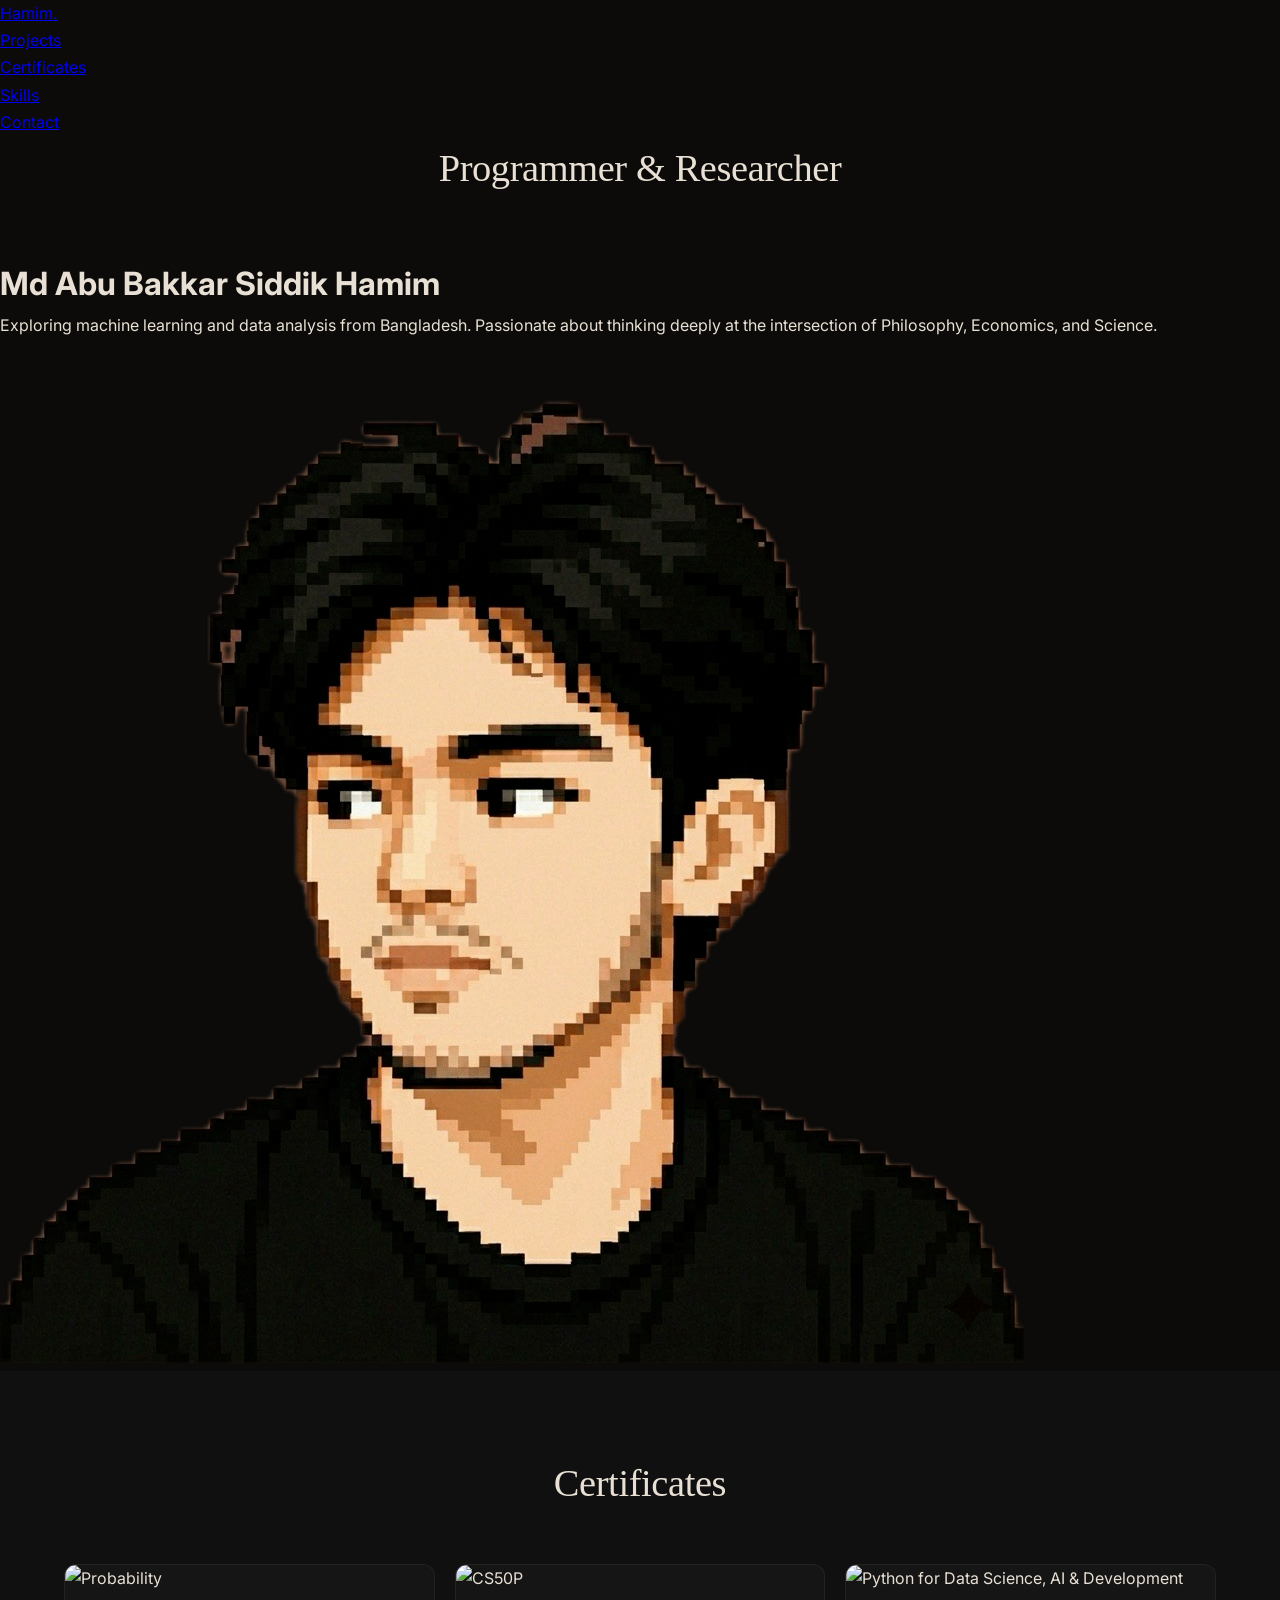
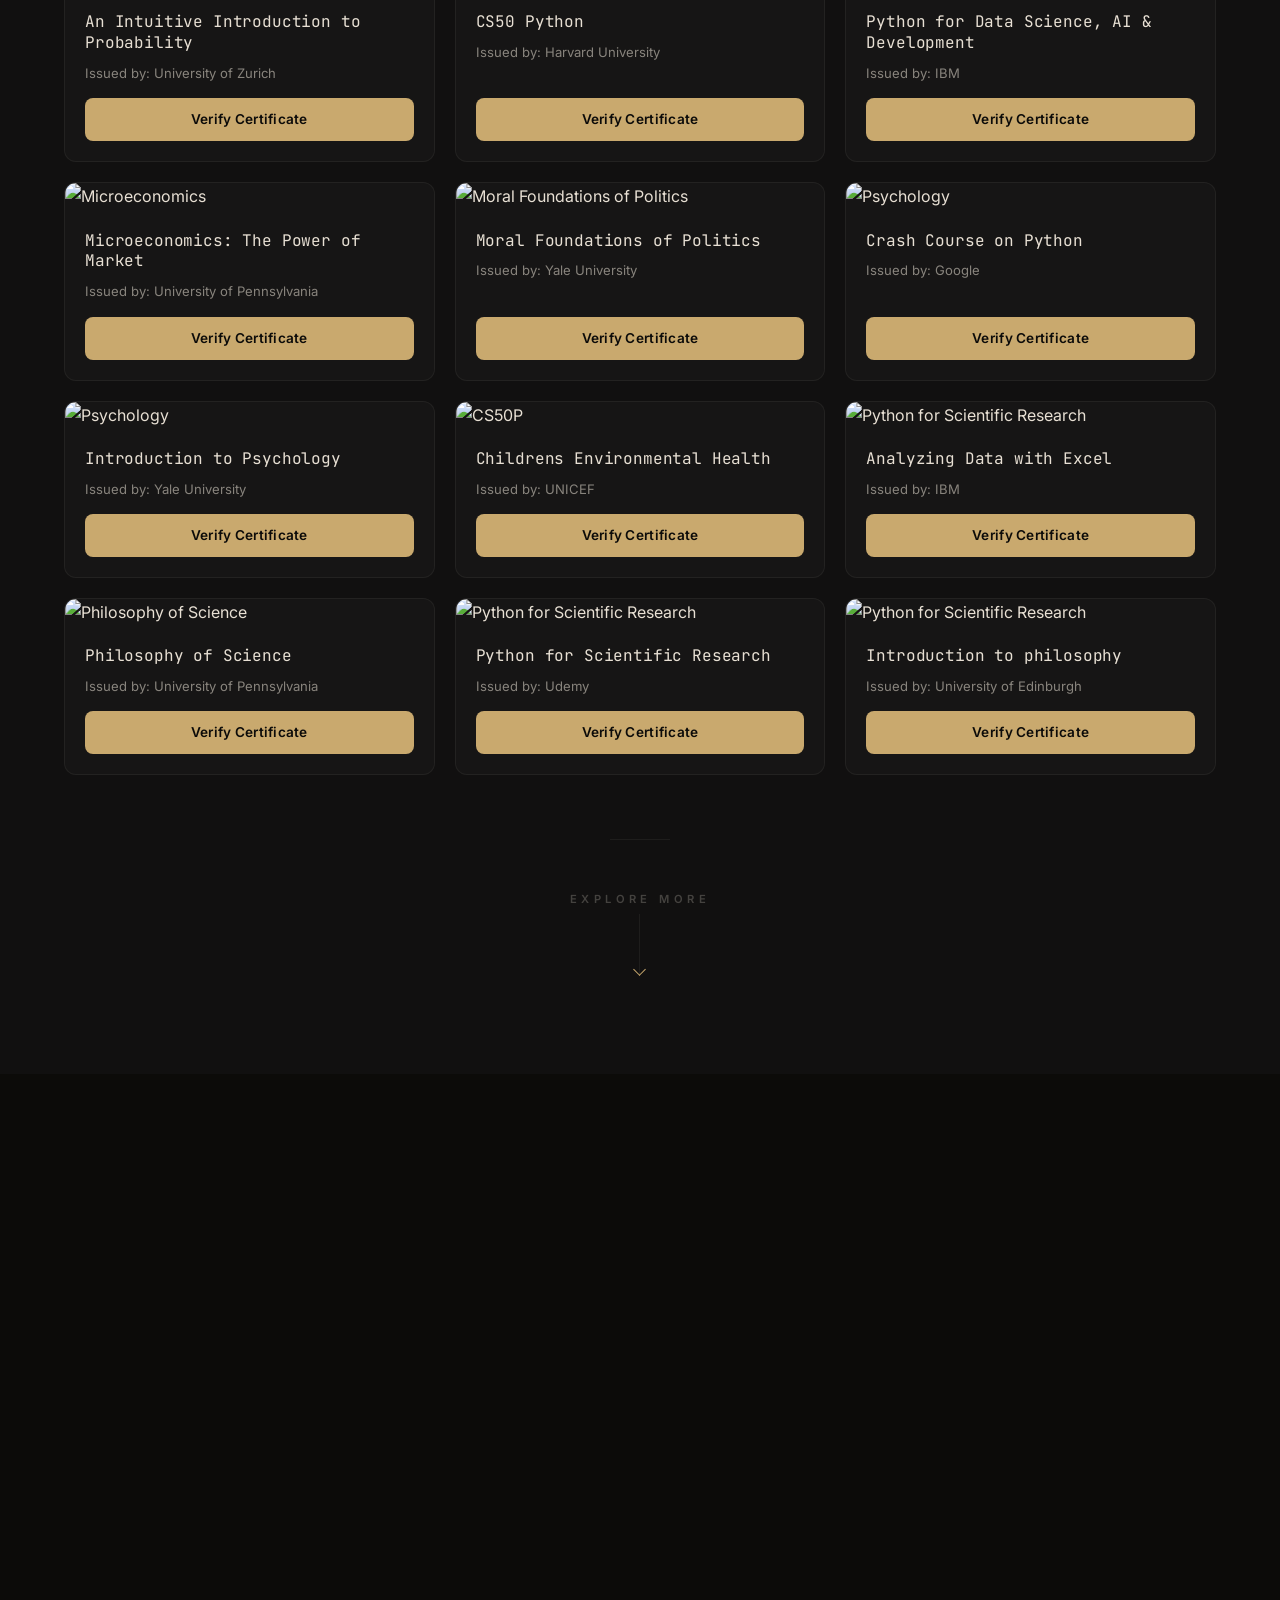
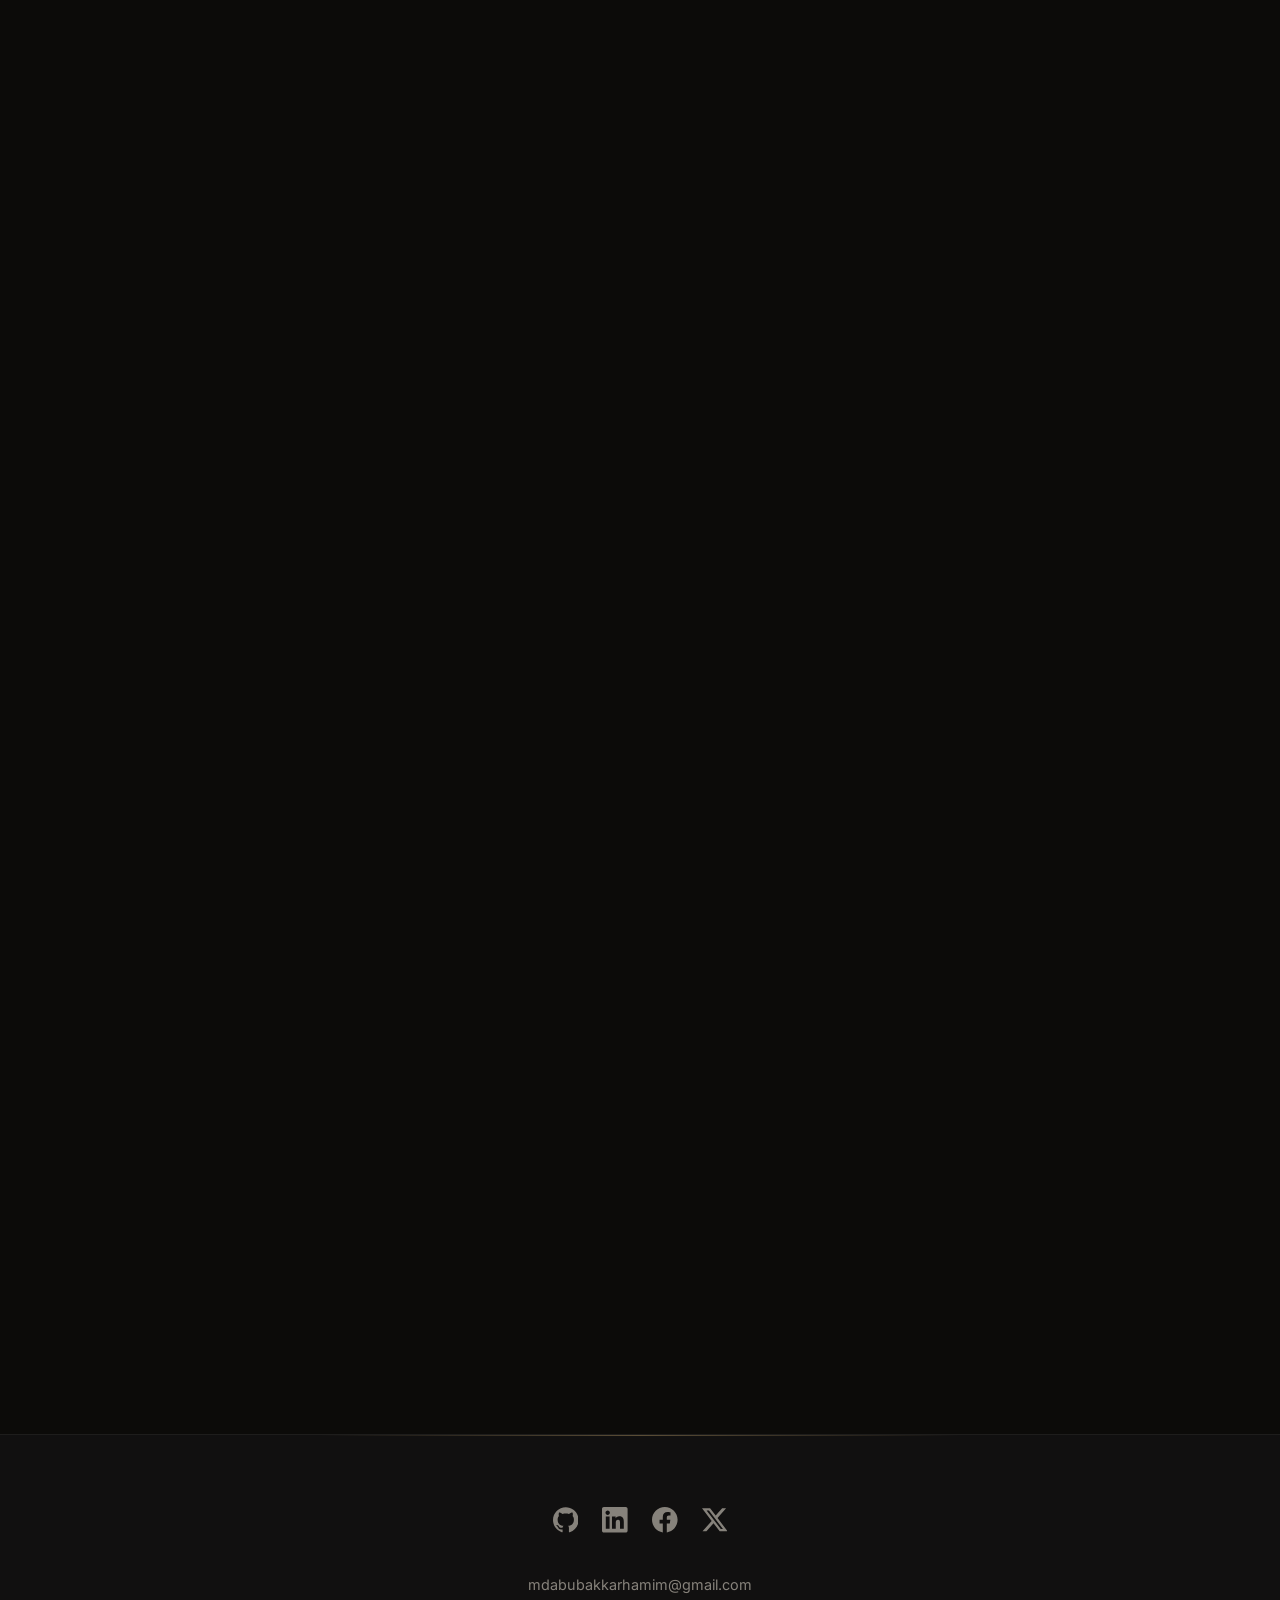
==== index.html @ 82a3bbb6 "better projects" ====
<!DOCTYPE html>
<html lang="en">

<head>
    <!-- Google tag (gtag.js) -->
    <script async src="https://www.googletagmanager.com/gtag/js?id=G-5R76BB9BE7"></script>
    <script>
        window.dataLayer = window.dataLayer || [];
        function gtag() { dataLayer.push(arguments); }
        gtag('js', new Date());

        gtag('config', 'G-5R76BB9BE7');
    </script>
    <meta charset="UTF-8">
    <meta name="viewport" content="width=device-width, initial-scale=1">
    <title>Md Abu Bakkar Siddik Hamim</title>
    <link rel="icon" type="image/png" href="photos/me.png">
    <meta name="google-site-verification" content="Dd0lZIAW80OtO7B05H3LfYlZrPvUo8jRTXTHa7tPZCk" />
    <link rel="stylesheet" href="css/navbar.css">
    <link rel="stylesheet" href="css/hero.css">
    <link rel="stylesheet" href="css/style.css">
    <link rel="preconnect" href="https://fonts.googleapis.com">
    <link rel="preconnect" href="https://fonts.gstatic.com" crossorigin>
    <link href="https://fonts.googleapis.com/css2?family=Plus+Jakarta+Sans:wght@400;500;600;700;800&family=Inter:wght@400;500;600&family=JetBrains+Mono:wght@400;500&display=swap" rel="stylesheet">
    <meta name="theme-color" content="#000000">
    <link rel="preload" href="background/me.webp" as="image" type="image/webp">
    <link rel="stylesheet" href="https://cdnjs.cloudflare.com/ajax/libs/font-awesome/6.5.2/css/all.min.css">
</head>

<body>
    <div class="container">
        <nav class="navbar">
            <a href="#" class="nav-logo">Hamim.</a>
            <ul class="nav-menu">
                <li class="nav-item">
                    <a href="#projects" class="nav-link">Projects</a>
                </li>
                <li class="nav-item">
                    <a href="#certificates" class="nav-link">Certificates</a>
                </li>
                <li class="nav-item">
                    <a href="#skills" class="nav-link">Skills</a>
                </li>
                <li class="nav-item">
                    <a href="#contact" class="nav-link">Contact</a>
                </li>
            </ul>
            <div class="hamburger">
                <span class="bar"></span>
                <span class="bar"></span>
                <span class="bar"></span>
            </div>
        </nav>

        <header>
            <div class="gradient-bg">
                <div class="spotlight-wrapper">
                    <div class="blob"></div>
                </div>
                <div class="blob"></div>
            </div>
            <div class="header-content">
                <h2>Programmer & Researcher</h2>
                <h1>Md Abu <span class="accent-word">Bakkar</span> Siddik Hamim</h1>
                <p>Exploring machine learning and data analysis from Bangladesh. Passionate about thinking deeply at the intersection of Philosophy, Economics, and Science.</p>
            </div>
            <div class="header-image">
                <img src="photos/me.png" alt="Md Abu Bakkar Siddik Hamim">
            </div>
        </header>

        <main>
            <!-- Certificates Section -->
            <section id="certificates" data-animate>
                <h2>Certificates</h2>
                <div class="certificates-container">
                    <!-- Certificate 1 -->
                    <div class="certificate-card">
                        <img src="certificate/intuitive_probability.webp" alt="Probability" class="certificate-image">
                        <div class="card-content">
                            <h3>An Intuitive Introduction to Probability</h3>
                            <p class="issuer">Issued by: University of Zurich</p>
                            <a href="https://www.coursera.org/account/accomplishments/verify/7C5QVXJOKC7R"
                                class="verify-button" target="_blank">Verify Certificate</a>
                        </div>
                    </div>

                    <div class="certificate-card">
                        <img src="certificate/CS50P.webp" alt="CS50P" class="certificate-image">
                        <div class="card-content">
                            <h3>CS50 Python</h3>
                            <p class="issuer">Issued by: Harvard University</p>
                            <a href="https://certificates.cs50.io/886caa72-e228-48c0-869f-324e17490a8e"
                                class="verify-button" target="_blank">Verify Certificate</a>
                        </div>
                    </div>

                    <div class="certificate-card">
                        <img src="certificate/python_data_science.webp" alt="Python for Data Science, AI & Development"
                            class="certificate-image">
                        <div class="card-content">
                            <h3>Python for Data Science, AI & Development</h3>
                            <p class="issuer">Issued by: IBM</p>
                            <a href="https://www.coursera.org/account/accomplishments/verify/0KV0YEX88RRB"
                                class="verify-button" target="_blank">Verify Certificate</a>
                        </div>
                    </div>
                    <!-- Certificate 2 -->
                    <div class="certificate-card">
                        <img src="certificate/microeconomics.webp" alt="Microeconomics" class="certificate-image">
                        <div class="card-content">
                            <h3>Microeconomics: The Power of Market</h3>
                            <p class="issuer">Issued by: University of Pennsylvania</p>
                            <a href="https://www.coursera.org/account/accomplishments/verify/ZJCJ3OG8GXNE"
                                class="verify-button" target="_blank">Verify Certificate</a>
                        </div>
                    </div>
                    <!-- Certificate 3 -->
                    <div class="certificate-card">
                        <img src="certificate/politics.webp" alt="Moral Foundations of Politics"
                            class="certificate-image">
                        <div class="card-content">
                            <h3>Moral Foundations of Politics</h3>
                            <p class="issuer">Issued by: Yale University</p>
                            <a href="https://www.coursera.org/account/accomplishments/verify/CK1BD9NDRTNG"
                                class="verify-button" target="_blank">Verify Certificate</a>
                        </div>
                    </div>

                    <div class="certificate-card">
                        <img src="certificate/crash_python.webp" alt="Psychology" class="certificate-image">
                        <div class="card-content">
                            <h3>Crash Course on Python</h3>
                            <p class="issuer">Issued by: Google</p>
                            <a href="https://www.coursera.org/account/accomplishments/verify/2EMXQKQRX46J"
                                class="verify-button" target="_blank">Verify Certificate</a>
                        </div>
                    </div>

                    <div class="certificate-card">
                        <img src="certificate/intro_psychology.webp" alt="Psychology" class="certificate-image">
                        <div class="card-content">
                            <h3>Introduction to Psychology</h3>
                            <p class="issuer">Issued by: Yale University</p>
                            <a href="https://www.coursera.org/account/accomplishments/verify/TMHYYGFCG8CA"
                                class="verify-button" target="_blank">Verify Certificate</a>
                        </div>
                    </div>


                    <div class="certificate-card">
                        <img src="certificate/Children_health.webp" alt="CS50P" class="certificate-image">
                        <div class="card-content">
                            <h3>Childrens Environmental Health</h3>
                            <p class="issuer">Issued by: UNICEF</p>
                            <a href="https://drive.google.com/file/d/1UaZiwYxjogYW35gTiP5AGOSEtJw_bNcv/view?usp=sharing"
                                class="verify-button" target="_blank">Verify Certificate</a>
                        </div>
                    </div>
                    <div class="certificate-card">
                        <img src="certificate/Excel.webp" alt="Python for Scientific Research"
                            class="certificate-image">
                        <div class="card-content">
                            <h3>Analyzing Data with Excel</h3>
                            <p class="issuer">Issued by: IBM</p>
                            <a href="https://courses.edx.org/certificates/121517d076f347f6a15fec7b8c3ed62b?_gl=1*1kdgsg0*_gcl_au*MTcxOTc1NTY4NS4xNzUzMzY0NDUy*_ga*MTU5NTA2ODMzMi4xNzUzMzY0NDUy*_ga_D3KS4KMDT0*czE3NTc0NzQ0ODQkbzEzJGcxJHQxNzU3NDc0NTAwJGo0NCRsMCRoMA.."
                                class="verify-button" target="_blank">Verify Certificate</a>
                        </div>
                    </div>

                    <div class="certificate-card">
                        <img src="certificate/philosophy_of_science.webp" alt="Philosophy of Science"
                            class="certificate-image">
                        <div class="card-content">
                            <h3>Philosophy of Science</h3>
                            <p class="issuer">Issued by: University of Pennsylvania</p>
                            <a href="https://www.coursera.org/account/accomplishments/certificate/TJZ118D2F4C1"
                                class="verify-button" target="_blank">Verify Certificate</a>
                        </div>
                    </div>
                    <!-- Add more certificate cards as needed -->
                    <div class="certificate-card">
                        <img src="certificate/scientific.webp" alt="Python for Scientific Research"
                            class="certificate-image">
                        <div class="card-content">
                            <h3>Python for Scientific Research</h3>
                            <p class="issuer">Issued by: Udemy</p>
                            <a href="https://www.udemy.com/certificate/UC-7d368f3c-6361-4b81-b3c0-9af95f9a4912/"
                                class="verify-button" target="_blank">Verify Certificate</a>
                        </div>
                    </div>

                    <div class="certificate-card">
                        <img src="certificate/intro_philosophy.webp" alt="Python for Scientific Research"
                            class="certificate-image">
                        <div class="card-content">
                            <h3>Introduction to philosophy</h3>
                            <p class="issuer">Issued by: University of Edinburgh</p>
                            <a href="https://www.coursera.org/account/accomplishments/verify/99FE05SHUVCV"
                                class="verify-button" target="_blank">Verify Certificate</a>
                        </div>
                    </div>
                </div>
                <div class="certificates-progress">
                    <div class="certificates-progress-bar" id="certificates-progress-bar"></div>
                </div>
                <button id="show-more-certs-btn" class="show-more-button">
                    <span class="button-text">Explore More</span>
                    <span class="button-icon"></span>
                </button>
            </section>

            <!-- Projects Section -->
            <section id="projects" data-animate>
                <h2>Featured Research</h2>
                <div class="projects-container">
                    <!-- Project 1 -->
                    <article class="project-card">
                        <div class="project-image-wrapper">
                            <img src="projects/household_income.jpg"
                                alt="Analysis of household income distribution graph" class="project-image">
                            <div class="project-overlay">
                                <a href="projects/income-inequality.html" class="view-project-btn">View Analysis</a>
                            </div>
                        </div>
                        <div class="card-content">
                            <div class="project-tags">
                                <span class="tag">Data Analysis</span>
                                <span class="tag">Python</span>
                            </div>
                            <a href="projects/income-inequality.html" class="project-title-link">
                                <h3>Income Inequality in Bangladesh</h3>
                            </a>
                            <p class="project-description">
                                A comprehensive analysis of household income distribution (1983–2022),
                                quantifying the widening gap between demographics.
                            </p>
                            <div class="project-footer">
                                <a href="projects/income-inequality.html" class="details-link">Read Case Study <i
                                        class="fa-solid fa-arrow-right"></i></a>
                            </div>
                        </div>
                    </article>

                    <!-- Project 2 -->
                    <article class="project-card">
                        <div class="project-image-wrapper">
                            
                            <img src="projects/gini_coefficient.jpg" alt="Gini coefficient trend graph"
                                class="project-image">
                            <div class="project-overlay">
                                <a href="projects/gini-coefficient.html" class="view-project-btn">View Analysis</a>
                            </div>
                        </div>
                        <div class="card-content">
                            <div class="project-tags">
                                <span class="tag">Visualization</span>
                                <span class="tag">Pandas</span>
                            </div>
                            <a href="projects/gini-coefficient.html" class="project-title-link">
                                <h3>Gini Coefficient Trend</h3>
                            </a>
                            <p class="project-description">
                                Tracking economic inequality metrics over four decades using historical survey data.
                            </p>
                            <div class="project-footer">
                                <a href="projects/gini-coefficient.html" class="details-link">Read Case Study <i
                                        class="fa-solid fa-arrow-right"></i></a>
                            </div>
                        </div>
                    </article>
                </div>
            </section>

        </main>

        <div class="skills-section" id="skills" data-animate>
            <h2>Skills</h2>
            <p>Tools and languages I work with</p>
            <div class="skills-cards-grid">
                <!-- Card 1 -->
                <div class="skill-card" style="--accent-color: #4ade80">
                    <div class="card-top-accent"></div>
                    <i class="fa-solid fa-chart-bar"></i>
                    <h3>Data & Visualization</h3>
                    <div class="skills-list">
                        <div class="skill-row">
                            <span class="skill-name">Python</span>
                            <span class="skill-pill intermediate">Intermediate</span>
                        </div>
                        <div class="skill-row">
                            <span class="skill-name">Pandas & NumPy</span>
                            <span class="skill-pill intermediate">Intermediate</span>
                        </div>
                        <div class="skill-row">
                            <span class="skill-name">Matplotlib & Seaborn</span>
                            <span class="skill-pill intermediate">Intermediate</span>
                        </div>
                    </div>
                </div>
                <!-- Card 2 -->
                <div class="skill-card" style="--accent-color: #60a5fa">
                    <div class="card-top-accent"></div>
                    <i class="fa-solid fa-code"></i>
                    <h3>Programming</h3>
                    <div class="skills-list">
                        <div class="skill-row">
                            <span class="skill-name">Python</span>
                            <span class="skill-pill intermediate">Intermediate</span>
                        </div>
                        <div class="skill-row">
                            <span class="skill-name">SQL</span>
                            <span class="skill-pill beginner">Beginner</span>
                        </div>
                        <div class="skill-row">
                            <span class="skill-name">C / C++</span>
                            <span class="skill-pill beginner">Beginner</span>
                        </div>
                    </div>
                </div>
                <!-- Card 4 -->
                <div class="skill-card" style="--accent-color: #fb923c">
                    <div class="card-top-accent"></div>
                    <i class="fa-solid fa-wrench"></i>
                    <h3>Tools</h3>
                    <div class="skills-list">
                        <div class="skill-row">
                            <span class="skill-name">Git</span>
                            <span class="skill-pill intermediate">Intermediate</span>
                        </div>
                        <div class="skill-row">
                            <span class="skill-name">GitHub</span>
                            <span class="skill-pill intermediate">Intermediate</span>
                        </div>
                        <div class="skill-row">
                            <span class="skill-name">Figma</span>
                            <span class="skill-pill beginner">Beginner</span>
                        </div>
                    </div>
                </div>
            </div>
        </div>
        <section class="tech-container" data-animate>
            <h2>Tools I use</h2>
            <p>Here are some of the technologies I have experience with:</p>

            <div class="tech-grid">
                <div class="tech-badge"><img
                        src="https://cdn.jsdelivr.net/gh/devicons/devicon/icons/python/python-original.svg"
                        alt="Python logo">Python</div>
                <div class="tech-badge"><img
                        src="https://cdn.jsdelivr.net/gh/devicons/devicon/icons/numpy/numpy-original.svg"
                        alt="NumPy logo">NumPy</div>
                <div class="tech-badge"><img
                        src="https://cdn.jsdelivr.net/gh/devicons/devicon/icons/pandas/pandas-original.svg"
                        alt="Pandas logo">Pandas</div>
                <div class="tech-badge"><img
                        src="https://cdn.jsdelivr.net/gh/devicons/devicon/icons/matplotlib/matplotlib-original.svg"
                        alt="Matplotlib logo">Matplotlib</div>
                <div class="tech-badge"><img src="https://seaborn.pydata.org/_static/logo-wide-lightbg.svg"
                        alt="Seaborn logo">Seaborn</div>
                <div class="tech-badge"><img
                        src="https://cdn.jsdelivr.net/gh/devicons/devicon/icons/git/git-original.svg" alt="Git logo">Git
                </div>
                <div class="tech-badge"><img
                        src="https://cdn.jsdelivr.net/gh/devicons/devicon/icons/github/github-original.svg"
                        alt="Github logo">Github</div>
                <div class="tech-badge"><img
                        src="https://cdn.jsdelivr.net/gh/devicons/devicon/icons/figma/figma-original.svg"
                        alt="Figma logo">Figma</div>
                <div class="tech-badge"><img
                        src="https://cdn.jsdelivr.net/gh/devicons/devicon/icons/postgresql/postgresql-original.svg"
                        alt="PostgreSQL logo">PostgreSQL</div>
                <div class="tech-badge"><img
                        src="https://cdn.jsdelivr.net/gh/devicons/devicon/icons/mysql/mysql-original.svg"
                        alt="MySQL logo">MySQL</div>
                <div class="tech-badge"><img
                        src="https://cdn.jsdelivr.net/gh/devicons/devicon/icons/mongodb/mongodb-original.svg"
                        alt="MongoDB logo">MongoDB</div>
                <div class="tech-badge"><img
                        src="https://cdn.jsdelivr.net/gh/devicons/devicon/icons/docker/docker-original.svg"
                        alt="Docker logo">Docker</div>

            </div>

            <p class="more-text">... and many more!</p>
        </section>

        <script src="script.js"></script>


        <!-- Footer -->
        <footer id="contact">
            <div class="social-container">
                <a href="https://github.com/thesiddikhamim" target="_blank" aria-label="GitHub">
                    <svg role="img" viewBox="0 0 24 24" xmlns="http://www.w3.org/2000/svg">
                        <title>GitHub</title>
                        <path d="M12 .297c-6.63 0-12 5.373-12 12 0 5.303 3.438 9.8 8.205 11.385.6.113.82-.258.82-.577 0-.285-.01-1.04-.015-2.04-3.338.724-4.042-1.61-4.042-1.61C4.422 18.07 3.633 17.7 3.633 17.7c-1.087-.744.084-.729.084-.729 1.205.084 1.838 1.236 1.838 1.236 1.07 1.835 2.809 1.305 3.495.998.108-.776.417-1.305.76-1.605-2.665-.3-5.466-1.332-5.466-5.93 0-1.31.465-2.38 1.235-3.22-.135-.303-.54-1.523.105-3.176 0 0 1.005-.322 3.3 1.23.96-.267 1.98-.399 3-.405 1.02.006 2.04.138 3 .405 2.28-1.552 3.285-1.23 3.285-1.23.645 1.653.24 2.873.12 3.176.765.84 1.23 1.91 1.23 3.22 0 4.61-2.805 5.625-5.475 5.92.42.36.81 1.096.81 2.22 0 1.606-.015 2.896-.015 3.286 0 .315.21.69.825.57C20.565 22.092 24 17.592 24 12.297c0-6.627-5.373-12-12-12" />
                    </svg>
                </a>
                <a href="https://www.linkedin.com/in/abubakkarhamim/" target="_blank" aria-label="LinkedIn">
                    <svg role="img" viewBox="0 0 24 24" xmlns="http://www.w3.org/2000/svg">
                        <title>LinkedIn</title>
                        <path d="M20.447 20.452h-3.554v-5.569c0-1.328-.027-3.037-1.852-3.037-1.853 0-2.136 1.445-2.136 2.939v5.667H9.351V9h3.414v1.561h.046c.477-.9 1.637-1.85 3.37-1.85 3.601 0 4.267 2.37 4.267 5.455v6.286zM5.337 7.433c-1.144 0-2.063-.926-2.063-2.065 0-1.138.92-2.063 2.063-2.063 1.14 0 2.064.925 2.064 2.063 0 1.139-.925 2.065-2.064 2.065zm1.782 13.019H3.555V9h3.564v11.452zM22.225 0H1.771C.792 0 0 .774 0 1.729v20.542C0 23.227.792 24 1.771 24h20.451C23.2 24 24 23.227 24 22.271V1.729C24 .774 23.2 0 22.222 0h.003z"/>
                    </svg>
                </a>
                <a href="https://www.facebook.com/thesiddikhamim" target="_blank" aria-label="Facebook">
                    <svg role="img" viewBox="0 0 24 24" xmlns="http://www.w3.org/2000/svg">
                        <title>Facebook</title>
                        <path d="M24 12.073C24 5.405 18.627 0 12 0S0 5.405 0 12.073c0 6.019 4.388 10.995 10.125 11.854v-8.385H7.078V12.07h3.047V9.412c0-3.007 1.792-4.669 4.533-4.669 1.312 0 2.686.235 2.686.235v2.953h-1.513c-1.491 0-1.953.927-1.953 1.874v2.265h3.328l-.532 3.472h-2.796v8.385C19.612 23.068 24 18.092 24 12.073z" />
                    </svg>
                </a>
                <a href="#" target="_blank" aria-label="Twitter / X">
                    <svg role="img" viewBox="0 0 24 24" xmlns="http://www.w3.org/2000/svg">
                        <title>X</title>
                        <path d="M18.901 1.153h3.68l-8.04 9.19L24 22.846h-7.406l-5.8-7.584-6.638 7.584H.474l8.6-9.83L0 1.154h7.594l5.243 6.932ZM17.61 20.644h2.039L6.486 3.24H4.298Z" />
                    </svg>
                </a>
            </div>
            <p><a href="mailto:mdabubakkarhamim@gmail.com" class="email-link">mdabubakkarhamim@gmail.com</a></p>
        </footer>
    </div>
</body>

</html>
---- css/style.css ----
/* ═══════════════════════════════════════════════════════════
   GLOBAL — Editorial Warm Dark Theme
   Inspired by: dark editorial / magazine aesthetic
   Palette: warm black bg, cream text, muted gold accents
   Typography: Playfair Display (serif) + Inter (sans)
   ═══════════════════════════════════════════════════════════ */

@font-face {
    font-family: 'ABC Marist';
    src: url('../font/ABCMarist-Medium-Trial.otf') format('opentype');
    font-weight: 500;
    font-style: normal;
}

@font-face {
    font-family: 'Denton Condensed Test';
    src: url('../font/DentonCondensedTest-Bold.otf') format('opentype');
    font-weight: bold;
    font-style: normal;
}

@font-face {
    font-family: 'Denton Condensed Test';
    src: url('../font/DentonCondensedTest-Black.otf') format('opentype');
    font-weight: 900;
    font-style: normal;
}

@font-face {
    font-family: 'Denton Condensed Test';
    src: url('../font/DentonCondensedTest-BlackItalic.otf') format('opentype');
    font-weight: 900;
    font-style: italic;
}



:root {
    --bg-primary: #0c0b09;
    --bg-secondary: #111010;
    --bg-tertiary: #161514;
    --bg-card: rgba(255, 255, 255, 0.025);
    --bg-card-hover: rgba(255, 255, 255, 0.045);
    --text-primary: #e8e0d4;
    --text-secondary: rgba(232, 224, 212, 0.55);
    --text-muted: rgba(232, 224, 212, 0.3);
    --accent: #c9a96e;
    --accent-light: #dfc08a;
    --accent-dim: rgba(201, 169, 110, 0.15);
    --border-subtle: rgba(232, 224, 212, 0.06);
    --border-hover: rgba(201, 169, 110, 0.25);
    --transition: all 0.3s ease;
    --container-width: 1100px;
}

* {
    margin: 0;
    padding: 0;
    box-sizing: border-box;
    -webkit-font-smoothing: antialiased;
    -moz-osx-font-smoothing: grayscale;
}

html,
body {
    width: 100%;
    background-color: var(--bg-primary);
    color: var(--text-primary);
    line-height: 1.7;
    font-family: 'Inter', 'DM Sans', sans-serif;
    scroll-behavior: smooth;
}

body.no-scroll {
    overflow: hidden;
}

/* ── Container ── */
.container {
    width: 100%;
    margin: 0;
    padding: 0;
    overflow-x: hidden;
    background-color: var(--bg-primary);
}

/* ── Section Styles ── */
section {
    padding: 6rem 0;
    margin: 0;
    width: 100vw;
    position: relative;
    left: 50%;
    right: 50%;
    margin-left: -50vw;
    margin-right: -50vw;
}

/* ── Scroll Animation ── */
[data-animate] {
    opacity: 0;
    transform: translateY(35px);
    transition: opacity 0.9s cubic-bezier(0.25, 0.46, 0.45, 0.94),
        transform 0.9s cubic-bezier(0.25, 0.46, 0.45, 0.94);
}

[data-animate].revealed {
    opacity: 1;
    transform: translateY(0);
}

/* ── Headings ── */
h2 {
    font-family: 'Playfair Display', 'Georgia', serif;
    text-align: center;
    font-weight: 400;
    font-size: 2.4rem;
    margin-bottom: 3.5rem;
    color: var(--text-primary);
    letter-spacing: -0.01em;
}

h3 {
    font-family: 'Playfair Display', 'Georgia', serif;
    font-size: 1.25rem;
    font-weight: 500;
    margin-bottom: 0.6rem;
    color: var(--text-primary);
}


/* ═══════════════════════════════════════════════════════════
   CERTIFICATES
   ═══════════════════════════════════════════════════════════ */
#certificates {
    padding: 5rem 5%;
    text-align: center;
    background: var(--bg-secondary);
    opacity: 1;
    transform: none;
    animation: none;
}

#certificates h2 {
    font-size: 2.4rem;
    margin-bottom: 3rem;
}

.certificates-container {
    display: grid;
    grid-template-columns: repeat(auto-fit, minmax(280px, 1fr));
    gap: 20px;
    text-align: left;
}

.certificate-card {
    background: var(--bg-card);
    border: 1px solid var(--border-subtle);
    border-radius: 12px;
    display: flex;
    flex-direction: column;
    transition: transform 0.4s ease,
        box-shadow 0.4s ease,
        border-color 0.4s ease;
    overflow: hidden;
}

.certificate-card:hover {
    transform: translateY(-4px);
    box-shadow: 0 16px 40px rgba(0, 0, 0, 0.35);
    border-color: var(--border-hover);
}

.certificate-image {
    width: 100%;
    height: auto;
    display: block;
    transition: transform 0.5s ease;
}

.certificate-card:hover .certificate-image {
    transform: scale(1.02);
}

.card-content {
    padding: 20px;
    display: flex;
    flex-direction: column;
    flex-grow: 1;
}

.certificate-card h3 {
    font-size: 1rem;
    margin: 0 0 8px 0;
    color: var(--text-primary);
    font-family: JETBrains Mono,'ABC Marist', serif;
    font-weight: 400;
    letter-spacing: -0.01em;
    line-height: 1.3;
}

.certificate-card .issuer {
    font-size: 0.82rem;
    color: var(--text-secondary);
    margin: 0;
    font-family: 'Inter', sans-serif;
    flex-grow: 1;
}

.verify-button {
    display: block;
    background: var(--accent);
    color: var(--bg-primary);
    padding: 10px 15px;
    text-align: center;
    text-decoration: none;
    border-radius: 8px;
    font-family: 'Inter', sans-serif;
    font-weight: 600;
    font-size: 0.85rem;
    letter-spacing: 0.02em;
    transition: background 0.3s ease, transform 0.3s ease;
    margin-top: 14px;
}

.verify-button:hover {
    background: var(--accent-light);
    transform: translateY(-1px);
}

/* Card animation */
.certificate-card {
    opacity: 0;
    transform: translateY(25px);
    animation: slideInUp 0.6s ease-out forwards;
}

.certificate-card.hidden {
    display: none;
}

.certificate-card.visible {
    opacity: 1;
    transform: translateY(0) scale(1);
    transition: all 0.5s ease;
}

.certificate-card:nth-child(1) {
    animation-delay: 0.08s;
}

.certificate-card:nth-child(2) {
    animation-delay: 0.14s;
}

.certificate-card:nth-child(3) {
    animation-delay: 0.20s;
}

.certificate-card:nth-child(4) {
    animation-delay: 0.26s;
}

.certificate-card:nth-child(5) {
    animation-delay: 0.32s;
}

.certificate-card:nth-child(6) {
    animation-delay: 0.38s;
}

.certificate-card:nth-child(7) {
    animation-delay: 0.44s;
}

.certificate-card:nth-child(8) {
    animation-delay: 0.50s;
}

@keyframes slideInUp {
    from {
        opacity: 0;
        transform: translateY(25px);
    }

    to {
        opacity: 1;
        transform: translateY(0);
    }
}

@keyframes pulse {
    0% {
        transform: scale(1);
    }

    50% {
        transform: scale(1.05);
    }

    100% {
        transform: scale(1);
    }
}

/* ── Show More Button (Redesigned: Minimalist Arrow Focus) ── */
.show-more-button {
    position: relative;
    display: flex;
    flex-direction: column;
    align-items: center;
    justify-content: center;
    margin: 2rem auto 0;
    padding: 20px;
    background: transparent;
    border: none;
    cursor: pointer;
    font-family: 'Inter', sans-serif;
    transition: transform 0.4s cubic-bezier(0.2, 0, 0, 1);
    z-index: 10;
}

.show-more-button .button-text {
    font-size: 0.7rem;
    font-weight: 600;
    color: var(--text-muted);
    letter-spacing: 0.4em;
    text-transform: uppercase;
    transition: all 0.5s cubic-bezier(0.2, 0, 0, 1);
    margin-bottom: 8px; /* Making it "so close" to the arrow */
    opacity: 0.8;
}

.show-more-button .button-icon {
    position: relative;
    width: 1px;
    height: 60px; /* Long editorial line */
    background: var(--border-subtle);
    transition: all 0.6s cubic-bezier(0.2, 0, 0, 1);
    display: flex;
    justify-content: center;
}

/* The "Arrow Head" */
.show-more-button .button-icon::after {
    content: '';
    position: absolute;
    bottom: 0;
    width: 8px;
    height: 8px;
    border-right: 1px solid var(--accent);
    border-bottom: 1px solid var(--accent);
    transform: rotate(45deg);
    transition: all 0.5s cubic-bezier(0.2, 0, 0, 1);
    transform-origin: center;
}

/* Hover Interaction: The "Advance" feel */
.show-more-button:hover {
    transform: translateY(5px);
}

.show-more-button:hover .button-text {
    color: var(--accent);
    letter-spacing: 0.6em;
    opacity: 1;
    transform: translateY(-5px);
}

.show-more-button:hover .button-icon {
    height: 80px; /* Line stretches */
    background: var(--accent);
}

.show-more-button:hover .button-icon::after {
    width: 12px;
    height: 12px;
    bottom: -2px;
}

/* Expand State (when "less") */
.show-more-button.less .button-icon {
    transform: rotate(180deg);
}

.show-more-button.less .button-text {
    margin-top: 8px;
    margin-bottom: 0;
}

/* Loading State */
.show-more-button.loading {
    pointer-events: none;
}

.show-more-button.loading .button-icon {
    height: 40px;
    animation: pulseLine 1.5s ease-in-out infinite;
}

@keyframes pulseLine {
    0%, 100% { opacity: 0.3; transform: scaleY(0.8); }
    50% { opacity: 1; transform: scaleY(1.2); }
}

/* Progress indicator - Minimalist integration */
.certificates-progress {
    width: 60px; /* Much smaller, centered */
    height: 1px;
    background-color: var(--border-subtle);
    margin: 4rem auto 0;
    overflow: visible;
}

.certificates-progress-bar {
    height: 100%;
    background: var(--accent);
    transition: width 0.7s cubic-bezier(0.19, 1, 0.22, 1);
    width: 0%;
    box-shadow: 0 0 15px var(--accent);
}

/* Mobile Adjustments */
@media (max-width: 768px) {
    .show-more-button .button-icon {
        height: 40px;
    }
    .show-more-button:hover .button-icon {
        height: 50px;
    }
}

/* Responsive adjustments */
@media (max-width: 768px) {
    .show-more-button {
        width: calc(100% - 40px);
        max-width: 320px;
        padding: 14px 20px;
    }

    .certificates-progress {
        max-width: 80%;
    }
}


/* ═══════════════════════════════════════════════════════════
   PROJECTS
   ═══════════════════════════════════════════════════════════ */
#projects {
    padding: 8rem 5%;
    background-color: var(--bg-primary);
    position: relative;
    overflow: hidden;
}

/* Background decorative element */
#projects::after {
    content: '';
    position: absolute;
    top: 20%;
    right: -10%;
    width: 400px;
    height: 400px;
    background: radial-gradient(circle, var(--accent-dim) 0%, transparent 70%);
    opacity: 0.3;
    pointer-events: none;
    z-index: 0;
}

.projects-container {
    display: grid;
    grid-template-columns: repeat(auto-fit, minmax(350px, 1fr));
    gap: 32px;
    max-width: var(--container-width);
    margin: 0 auto;
    padding: 20px 0;
    position: relative;
    z-index: 1;
}

.project-card {
    background: linear-gradient(145deg, rgba(255, 255, 255, 0.03) 0%, rgba(255, 255, 255, 0.01) 100%);
    border-radius: 20px;
    display: flex;
    flex-direction: column;
    transition: all 0.5s cubic-bezier(0.23, 1, 0.32, 1);
    overflow: hidden;
    border: 1px solid var(--border-subtle);
    position: relative;
    opacity: 0;
    transform: translateY(30px);
    backdrop-filter: blur(10px);
}

.project-card.visible {
    opacity: 1;
    transform: translateY(0);
}

.project-card:hover {
    transform: translateY(-10px);
    box-shadow: 0 25px 60px rgba(0, 0, 0, 0.45);
    border-color: rgba(201, 169, 110, 0.3);
    background: linear-gradient(145deg, rgba(255, 255, 255, 0.05) 0%, rgba(255, 255, 255, 0.02) 100%);
}

.project-image-wrapper {
    width: 100%;
    aspect-ratio: 16 / 9;
    overflow: hidden;
    position: relative;
}

.project-image {
    width: 100%;
    height: 100%;
    object-fit: cover;
    transition: transform 0.8s cubic-bezier(0.23, 1, 0.32, 1);
}

.project-card:hover .project-image {
    transform: scale(1.1);
}

/* Status Badge */
.project-status {
    position: absolute;
    top: 15px;
    left: 15px;
    z-index: 2;
    background: rgba(12, 11, 9, 0.7);
    backdrop-filter: blur(8px);
    padding: 6px 14px;
    border-radius: 50px;
    display: flex;
    align-items: center;
    gap: 8px;
    border: 1px solid rgba(255, 255, 255, 0.1);
    transition: all 0.3s ease;
}

.status-dot {
    width: 8px;
    height: 8px;
    background: var(--accent);
    border-radius: 50%;
    box-shadow: 0 0 10px var(--accent);
    animation: pulseStatus 2s infinite;
}

.status-text {
    font-size: 0.7rem;
    font-weight: 600;
    color: var(--text-primary);
    letter-spacing: 0.05em;
    text-transform: uppercase;
}

@keyframes pulseStatus {
    0% { transform: scale(1); opacity: 1; }
    50% { transform: scale(1.3); opacity: 0.6; }
    100% { transform: scale(1); opacity: 1; }
}

/* Image Overlay */
.project-overlay {
    position: absolute;
    top: 0;
    left: 0;
    width: 100%;
    height: 100%;
    background: rgba(12, 11, 9, 0.6);
    display: flex;
    align-items: center;
    justify-content: center;
    opacity: 0;
    transition: all 0.4s ease;
    backdrop-filter: blur(2px);
}

.project-card:hover .project-overlay {
    opacity: 1;
}

.view-project-btn {
    padding: 12px 30px;
    background: var(--accent);
    color: var(--bg-primary);
    font-family: 'Inter', sans-serif;
    font-weight: 600;
    font-size: 0.85rem;
    letter-spacing: 0.05em;
    border-radius: 8px;
    text-decoration: none;
    transform: translateY(20px);
    transition: all 0.4s cubic-bezier(0.23, 1, 0.32, 1);
    box-shadow: 0 10px 20px rgba(201, 169, 110, 0.2);
}

.project-card:hover .view-project-btn {
    transform: translateY(0);
}

.view-project-btn:hover {
    background: var(--accent-light);
    transform: translateY(-2px);
    box-shadow: 0 15px 25px rgba(201, 169, 110, 0.3);
}

.project-card .card-content {
    padding: 30px;
    display: flex;
    flex-direction: column;
    flex-grow: 1;
}

/* Tags */
.project-tags {
    display: flex;
    flex-wrap: wrap;
    gap: 10px;
    margin-bottom: 18px;
}

.tag {
    font-family: 'Inter', sans-serif;
    font-size: 0.65rem;
    font-weight: 600;
    color: var(--accent);
    background: rgba(201, 169, 110, 0.08);
    border: 1px solid rgba(201, 169, 110, 0.15);
    padding: 4px 12px;
    border-radius: 6px;
    letter-spacing: 0.08em;
    text-transform: uppercase;
    transition: all 0.3s ease;
}

.project-card:hover .tag {
    background: rgba(201, 169, 110, 0.15);
    border-color: rgba(201, 169, 110, 0.3);
}

.project-title-link {
    text-decoration: none;
    color: inherit;
    display: block;
}

.project-title-link h3 {
    font-family: 'Denton Condensed Test', serif;
    font-size: 1.6rem;
    font-weight: bold;
    color: var(--text-primary);
    margin-bottom: 12px;
    line-height: 1.2;
    transition: color 0.3s ease;
    letter-spacing: -0.01em;
}

.project-card:hover .project-title-link h3 {
    color: var(--accent);
}

.project-description {
    font-family: 'Inter', sans-serif;
    font-size: 0.95rem;
    color: var(--text-secondary);
    line-height: 1.6;
    margin-bottom: 25px;
    flex-grow: 1;
    opacity: 0.85;
}

.project-footer {
    padding-top: 20px;
    border-top: 1px solid var(--border-subtle);
    display: flex;
    justify-content: space-between;
    align-items: center;
}

.details-link {
    font-family: 'Inter', sans-serif;
    font-weight: 600;
    font-size: 0.85rem;
    color: var(--accent);
    text-decoration: none;
    display: inline-flex;
    align-items: center;
    gap: 8px;
    letter-spacing: 0.03em;
    transition: all 0.3s ease;
}

.details-link i {
    transition: transform 0.3s ease;
}

.details-link:hover {
    color: var(--accent-light);
}

.details-link:hover i {
    transform: translateX(5px);
}

/* Staggered project animation */
.project-card:nth-child(1) {
    transition-delay: 0.1s;
}

.project-card.visible:nth-child(1) {
    transition-delay: 0.1s;
}

.project-card.visible:nth-child(2) {
    transition-delay: 0.25s;
}

.project-card.visible:nth-child(3) {
    transition-delay: 0.4s;
}


/* ═══════════════════════════════════════════════════════════
   SKILLS (New Grid Based)
   ═══════════════════════════════════════════════════════════ */
.skills-section {
    width: 100%;
    max-width: 1000px;
    margin: 5rem auto;
    padding: 0 1.5rem;
    text-align: center;
}

.skills-section h2 {
  font-family: 'Playfair Display', serif;
  margin-bottom: 10px;
}

.skills-section p {
  font-family: 'Inter', sans-serif;
  color: rgba(255,255,255,0.45);
  margin-bottom: 40px;
  font-size: 0.95rem;
}

.skills-cards-grid {
  display: grid;
  grid-template-columns: repeat(auto-fill, minmax(240px, 1fr));
  gap: 24px;
  text-align: left;
}

.skill-card {
  position: relative;
  background: rgba(255,255,255,0.03);
  border: 1px solid rgba(255,255,255,0.08);
  border-radius: 14px;
  padding: 28px 24px;
  overflow: hidden;
  transition: transform 0.25s ease, border-color 0.25s ease;
}

.skill-card:hover {
  transform: translateY(-4px);
  border-color: rgba(255,255,255,0.2);
}

.card-top-accent {
  position: absolute;
  top: 0; left: 0; right: 0;
  height: 3px;
  border-radius: 14px 14px 0 0;
  background: var(--accent-color);
}

.skill-card i {
  font-size: 1.4rem;
  margin-bottom: 14px;
  color: var(--accent-color);
  display: block;
}

.skill-card h3 {
  font-family: 'Poppins', sans-serif;
  font-weight: 600;
  font-size: 1rem;
  margin-bottom: 20px;
}

.skill-row {
  display: flex;
  justify-content: space-between;
  align-items: center;
  margin-bottom: 12px;
}

.skill-name {
  font-family: 'Inter', sans-serif;
  font-size: 0.88rem;
  color: rgba(255,255,255,0.8);
}

.skill-pill {
  font-family: 'Inter', sans-serif;
  font-size: 0.72rem;
  font-weight: 600;
  padding: 3px 10px;
  border-radius: 99px;
}

.skill-pill.intermediate {
  background: rgba(74,222,128,0.12);
  color: #4ade80;
}

.skill-pill.beginner {
  background: rgba(148,163,184,0.12);
  color: #94a3b8;
}


/* ═══════════════════════════════════════════════════════════
   TOOLS / TECH
   ═══════════════════════════════════════════════════════════ */
.tech-container {
    font-family: 'Inter', sans-serif;
    max-width: 800px;
    width: 100%;
    text-align: center;
    margin: 4rem auto;
    padding: 0 1.5rem;
    position: static;
    left: auto;
    right: auto;
    margin-left: auto;
    margin-right: auto;
}

.tech-container p {
    font-size: 0.92rem;
    font-family: 'Inter', sans-serif;
    color: var(--text-secondary);
    line-height: 1.7;
    margin-bottom: 2.5rem;
}

.tech-grid {
    display: flex;
    flex-wrap: wrap;
    justify-content: center;
    gap: 0.6rem;
}

.tech-badge {
    display: inline-flex;
    align-items: center;
    gap: 0.5rem;
    padding: 0.5rem 1rem;
    background: var(--bg-card);
    border: 1px solid var(--border-subtle);
    border-radius: 8px;
    font-size: 0.82rem;
    font-weight: 500;
    color: var(--text-secondary);
    transition: all 0.3s ease;
    cursor: default;
}

.tech-badge:hover {
    transform: translateY(-2px);
    border-color: var(--border-hover);
    color: var(--text-primary);
    background: var(--bg-card-hover);
}

.tech-badge img {
    width: 18px;
    height: 18px;
    filter: brightness(0.85);
    transition: filter 0.3s ease;
}

.tech-badge:hover img {
    filter: brightness(1.1);
}

.tech-container .more-text {
    font-size: 0.85rem;
    color: var(--text-muted);
    margin-top: 2rem;
    margin-bottom: 0;
    font-style: italic;
}


/* ═══════════════════════════════════════════════════════════
   FOOTER
   ═══════════════════════════════════════════════════════════ */
footer {
    background: var(--bg-secondary);
    color: var(--text-primary);
    padding: 3.5rem 1.5rem;
    text-align: center;
    border-top: 1px solid var(--border-subtle);
    position: relative;
}

footer::before {
    content: '';
    position: absolute;
    top: 0;
    left: 25%;
    right: 25%;
    height: 1px;
    background: linear-gradient(90deg, transparent, var(--accent), transparent);
    opacity: 0.4;
}

footer p {
    font-size: 0.9rem;
    color: var(--text-secondary);
    margin-top: 1.5rem;
    word-wrap: break-word;
}

.social-container {
    display: flex;
    justify-content: center;
    align-items: center;
    flex-wrap: wrap;
    gap: 1.5rem;
    padding: 1rem 0;
}

.social-container a {
    display: inline-flex;
    align-items: center;
    justify-content: center;
    transition: transform 0.3s ease;
}

.social-container a:hover {
    transform: translateY(-2px);
}

.social-container a svg {
    width: 1.6rem;
    height: 1.6rem;
    fill: var(--text-secondary);
    transition: fill 0.3s ease;
}

.social-container a:hover svg {
    fill: var(--accent);
}

.email-link {
    color: inherit;
    text-decoration: none;
    transition: color 0.3s ease;
}

.email-link:hover {
    color: var(--accent);
    text-decoration: underline;
}


/* ═══════════════════════════════════════════════════════════
   RESPONSIVE
   ═══════════════════════════════════════════════════════════ */
@media (max-width: 768px) {
    h2 {
        font-size: 1.9rem;
        margin-bottom: 2.5rem;
    }

    .skills-grid {
        grid-template-columns: 1fr;
    }

    .projects-container {
        grid-template-columns: 1fr;
        padding: 0 0.8rem;
        gap: 24px;
    }

    .certificates-container {
        grid-template-columns: 1fr;
    }

    .skill p {
        width: 120px;
    }
}

@media (max-width: 480px) {
    section {
        padding: 4rem 0;
    }

    #certificates {
        padding: 4rem 2%;
    }

    #projects {
        padding: 4rem 1%; /* Aggressively reduced side padding */
    }

    .projects-container {
        padding: 0 0.5rem;
        gap: 20px;
    }

    .project-card .card-content {
        padding: 22px 18px; /* Slightly tighter content padding on small screens */
    }

    .project-title-link h3 {
        font-size: 1.4rem;
    }
}

/* ── Print ── */
@media print {
    * {
        background: transparent !important;
        color: black !important;
        box-shadow: none !important;
    }

    .section {
        page-break-inside: avoid;
        margin: 20px 0;
        padding: 20px 0;
    }
}
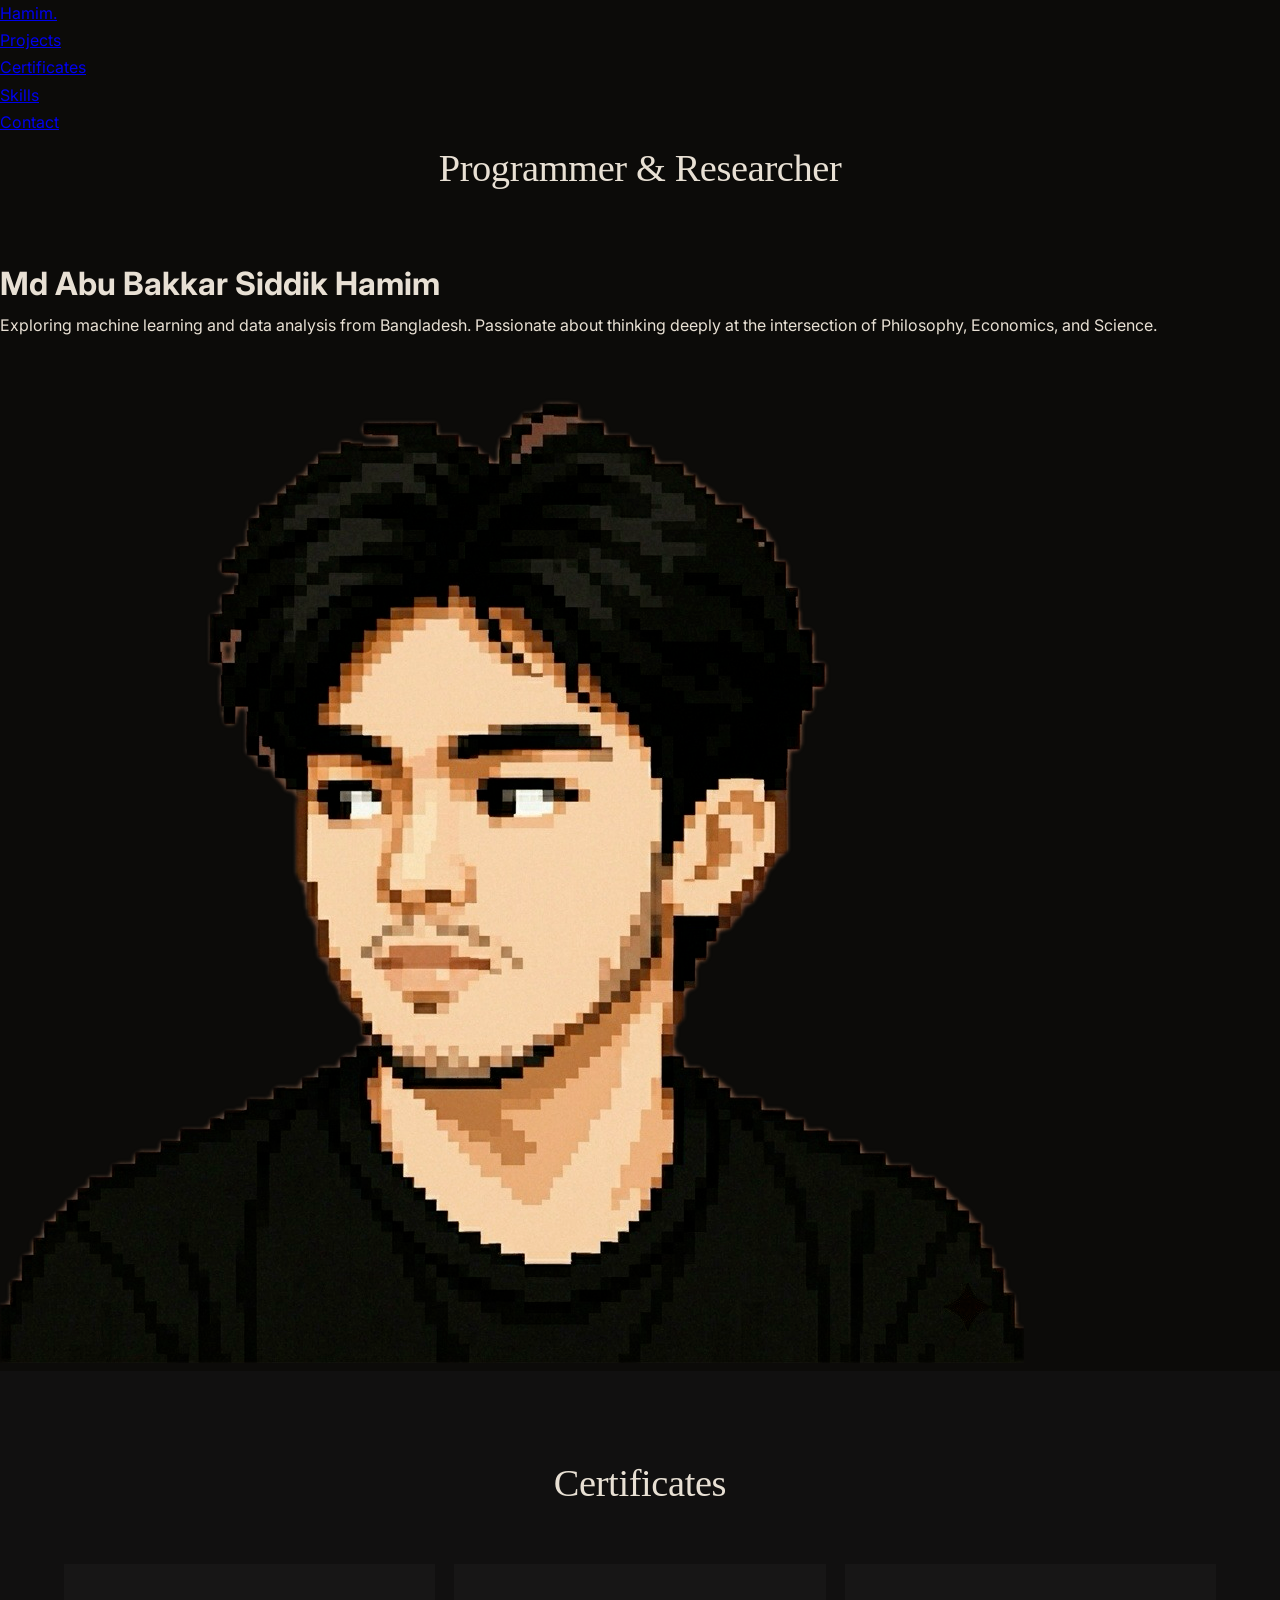
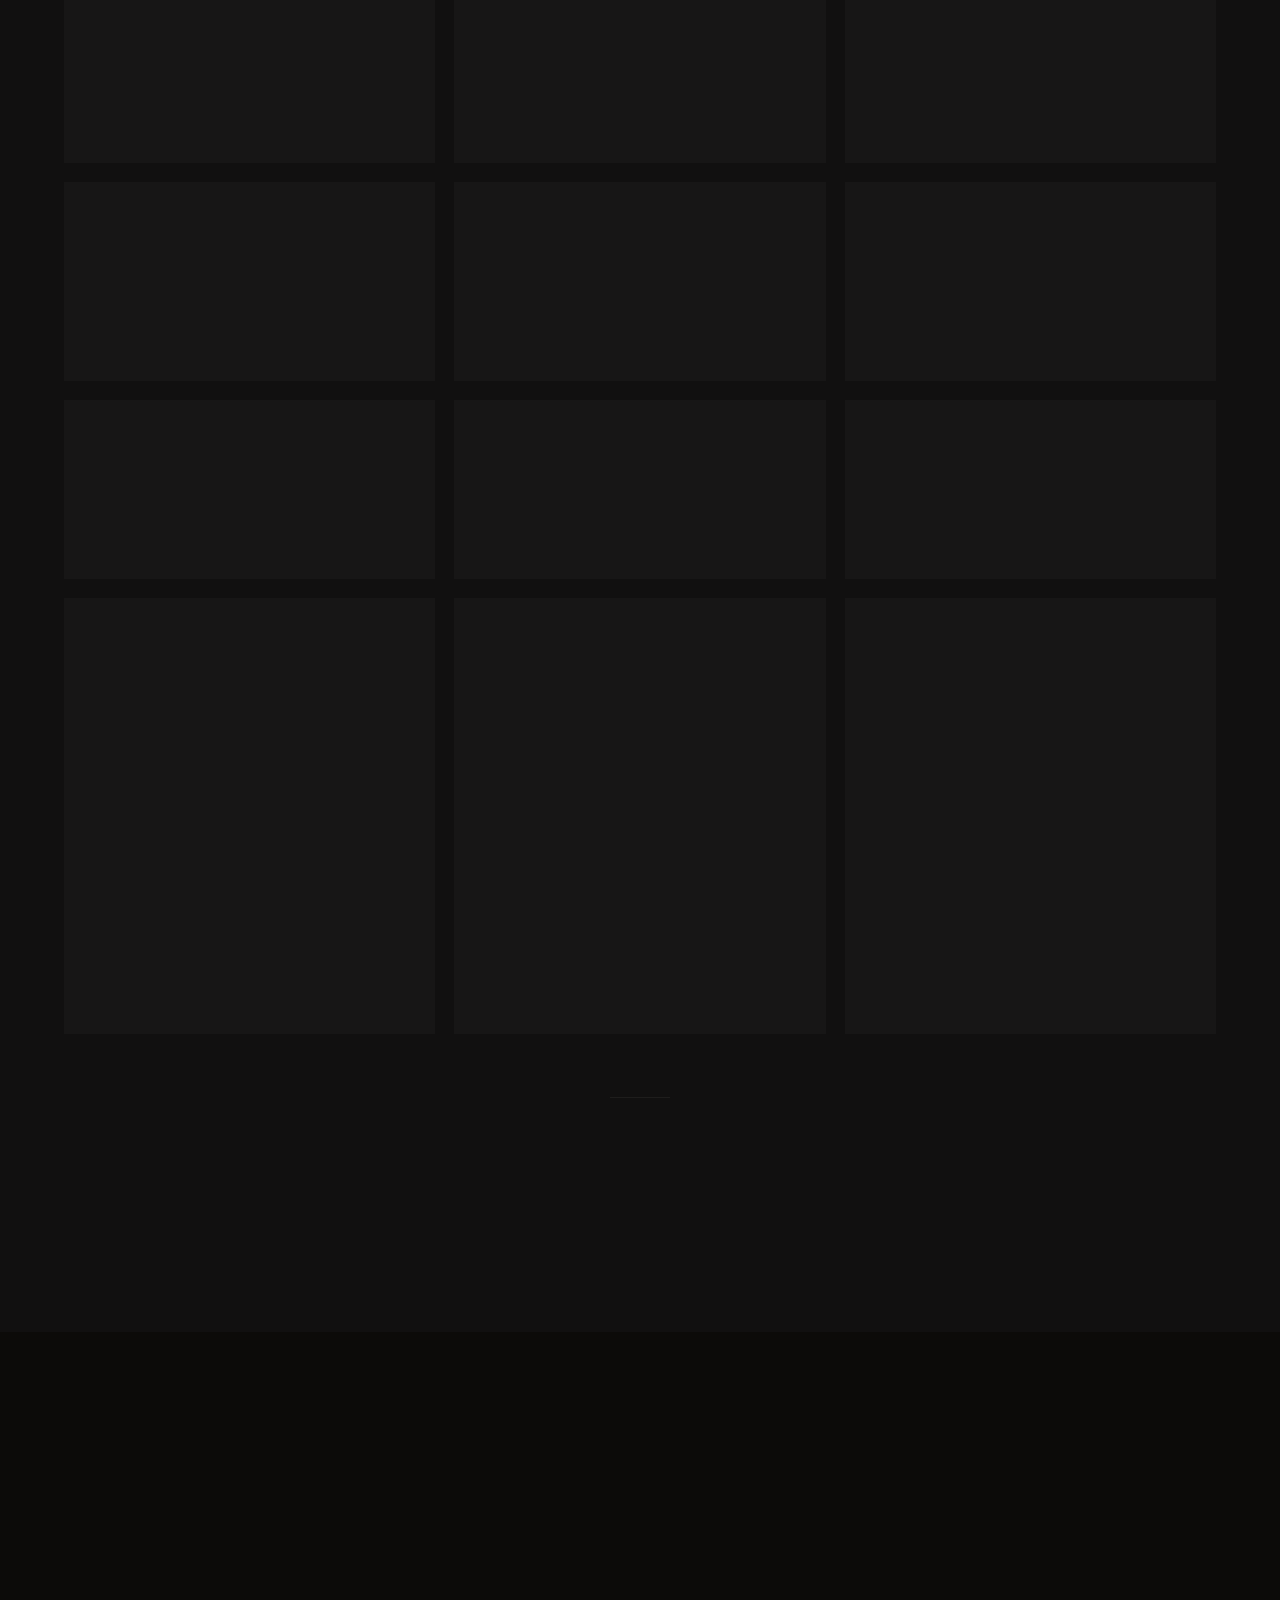
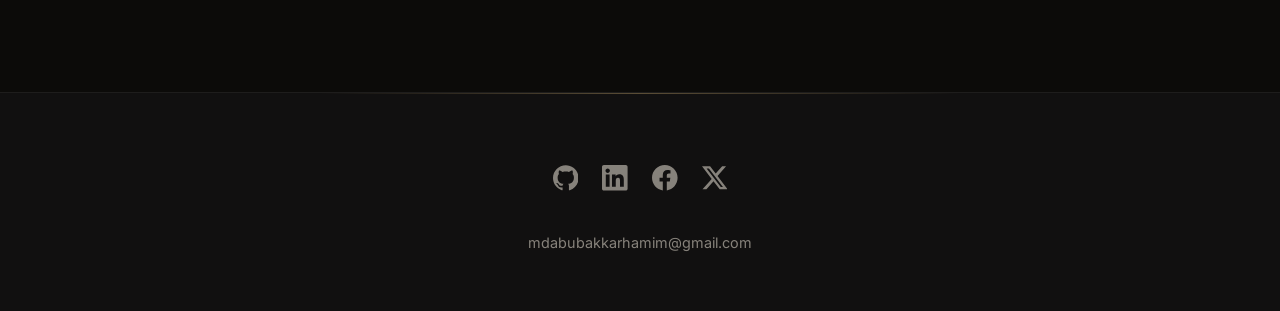
==== commit 8eb71730: "fixing issues" ====
--- a/index.html
+++ b/index.html
@@ -23,7 +23,6 @@
     <link rel="preconnect" href="https://fonts.gstatic.com" crossorigin>
     <link href="https://fonts.googleapis.com/css2?family=Plus+Jakarta+Sans:wght@400;500;600;700;800&family=Inter:wght@400;500;600&family=JetBrains+Mono:wght@400;500&display=swap" rel="stylesheet">
     <meta name="theme-color" content="#000000">
-    <link rel="preload" href="background/me.webp" as="image" type="image/webp">
     <link rel="stylesheet" href="https://cdnjs.cloudflare.com/ajax/libs/font-awesome/6.5.2/css/all.min.css">
 </head>
 
@@ -220,7 +219,6 @@
                             <img src="projects/household_income.jpg"
                                 alt="Analysis of household income distribution graph" class="project-image">
                             <div class="project-overlay">
-                                <a href="projects/income-inequality.html" class="view-project-btn">View Analysis</a>
                             </div>
                         </div>
                         <div class="card-content">
@@ -249,7 +247,6 @@
                             <img src="projects/gini_coefficient.jpg" alt="Gini coefficient trend graph"
                                 class="project-image">
                             <div class="project-overlay">
-                                <a href="projects/gini-coefficient.html" class="view-project-btn">View Analysis</a>
                             </div>
                         </div>
                         <div class="card-content">
@@ -392,25 +389,25 @@
         <!-- Footer -->
         <footer id="contact">
             <div class="social-container">
-                <a href="https://github.com/thesiddikhamim" target="_blank" aria-label="GitHub">
+                <a href="https://github.com" target="_blank" aria-label="GitHub">
                     <svg role="img" viewBox="0 0 24 24" xmlns="http://www.w3.org/2000/svg">
                         <title>GitHub</title>
                         <path d="M12 .297c-6.63 0-12 5.373-12 12 0 5.303 3.438 9.8 8.205 11.385.6.113.82-.258.82-.577 0-.285-.01-1.04-.015-2.04-3.338.724-4.042-1.61-4.042-1.61C4.422 18.07 3.633 17.7 3.633 17.7c-1.087-.744.084-.729.084-.729 1.205.084 1.838 1.236 1.838 1.236 1.07 1.835 2.809 1.305 3.495.998.108-.776.417-1.305.76-1.605-2.665-.3-5.466-1.332-5.466-5.93 0-1.31.465-2.38 1.235-3.22-.135-.303-.54-1.523.105-3.176 0 0 1.005-.322 3.3 1.23.96-.267 1.98-.399 3-.405 1.02.006 2.04.138 3 .405 2.28-1.552 3.285-1.23 3.285-1.23.645 1.653.24 2.873.12 3.176.765.84 1.23 1.91 1.23 3.22 0 4.61-2.805 5.625-5.475 5.92.42.36.81 1.096.81 2.22 0 1.606-.015 2.896-.015 3.286 0 .315.21.69.825.57C20.565 22.092 24 17.592 24 12.297c0-6.627-5.373-12-12-12" />
                     </svg>
                 </a>
-                <a href="https://www.linkedin.com/in/abubakkarhamim/" target="_blank" aria-label="LinkedIn">
+                <a href="https://www.linkedin.com/in" target="_blank" aria-label="LinkedIn">
                     <svg role="img" viewBox="0 0 24 24" xmlns="http://www.w3.org/2000/svg">
                         <title>LinkedIn</title>
                         <path d="M20.447 20.452h-3.554v-5.569c0-1.328-.027-3.037-1.852-3.037-1.853 0-2.136 1.445-2.136 2.939v5.667H9.351V9h3.414v1.561h.046c.477-.9 1.637-1.85 3.37-1.85 3.601 0 4.267 2.37 4.267 5.455v6.286zM5.337 7.433c-1.144 0-2.063-.926-2.063-2.065 0-1.138.92-2.063 2.063-2.063 1.14 0 2.064.925 2.064 2.063 0 1.139-.925 2.065-2.064 2.065zm1.782 13.019H3.555V9h3.564v11.452zM22.225 0H1.771C.792 0 0 .774 0 1.729v20.542C0 23.227.792 24 1.771 24h20.451C23.2 24 24 23.227 24 22.271V1.729C24 .774 23.2 0 22.222 0h.003z"/>
                     </svg>
                 </a>
-                <a href="https://www.facebook.com/thesiddikhamim" target="_blank" aria-label="Facebook">
+                <a href="https://www.facebook.com" target="_blank" aria-label="Facebook">
                     <svg role="img" viewBox="0 0 24 24" xmlns="http://www.w3.org/2000/svg">
                         <title>Facebook</title>
                         <path d="M24 12.073C24 5.405 18.627 0 12 0S0 5.405 0 12.073c0 6.019 4.388 10.995 10.125 11.854v-8.385H7.078V12.07h3.047V9.412c0-3.007 1.792-4.669 4.533-4.669 1.312 0 2.686.235 2.686.235v2.953h-1.513c-1.491 0-1.953.927-1.953 1.874v2.265h3.328l-.532 3.472h-2.796v8.385C19.612 23.068 24 18.092 24 12.073z" />
                     </svg>
                 </a>
-                <a href="#" target="_blank" aria-label="Twitter / X">
+                <a href="https://twitter.com" target="_blank" aria-label="Twitter / X">
                     <svg role="img" viewBox="0 0 24 24" xmlns="http://www.w3.org/2000/svg">
                         <title>X</title>
                         <path d="M18.901 1.153h3.68l-8.04 9.19L24 22.846h-7.406l-5.8-7.584-6.638 7.584H.474l8.6-9.83L0 1.154h7.594l5.243 6.932ZM17.61 20.644h2.039L6.486 3.24H4.298Z" />
--- a/css/style.css
+++ b/css/style.css
@@ -480,7 +480,7 @@
 }
 
 .project-card {
-    background: linear-gradient(145deg, rgba(255, 255, 255, 0.03) 0%, rgba(255, 255, 255, 0.01) 100%);
+    background: var(--bg-secondary);
     border-radius: 20px;
     display: flex;
     flex-direction: column;
@@ -490,7 +490,6 @@
     position: relative;
     opacity: 0;
     transform: translateY(30px);
-    backdrop-filter: blur(10px);
 }
 
 .project-card.visible {
@@ -530,7 +529,6 @@
     left: 15px;
     z-index: 2;
     background: rgba(12, 11, 9, 0.7);
-    backdrop-filter: blur(8px);
     padding: 6px 14px;
     border-radius: 50px;
     display: flex;
@@ -576,36 +574,10 @@
     justify-content: center;
     opacity: 0;
     transition: all 0.4s ease;
-    backdrop-filter: blur(2px);
 }
 
 .project-card:hover .project-overlay {
     opacity: 1;
-}
-
-.view-project-btn {
-    padding: 12px 30px;
-    background: var(--accent);
-    color: var(--bg-primary);
-    font-family: 'Inter', sans-serif;
-    font-weight: 600;
-    font-size: 0.85rem;
-    letter-spacing: 0.05em;
-    border-radius: 8px;
-    text-decoration: none;
-    transform: translateY(20px);
-    transition: all 0.4s cubic-bezier(0.23, 1, 0.32, 1);
-    box-shadow: 0 10px 20px rgba(201, 169, 110, 0.2);
-}
-
-.project-card:hover .view-project-btn {
-    transform: translateY(0);
-}
-
-.view-project-btn:hover {
-    background: var(--accent-light);
-    transform: translateY(-2px);
-    box-shadow: 0 15px 25px rgba(201, 169, 110, 0.3);
 }
 
 .project-card .card-content {
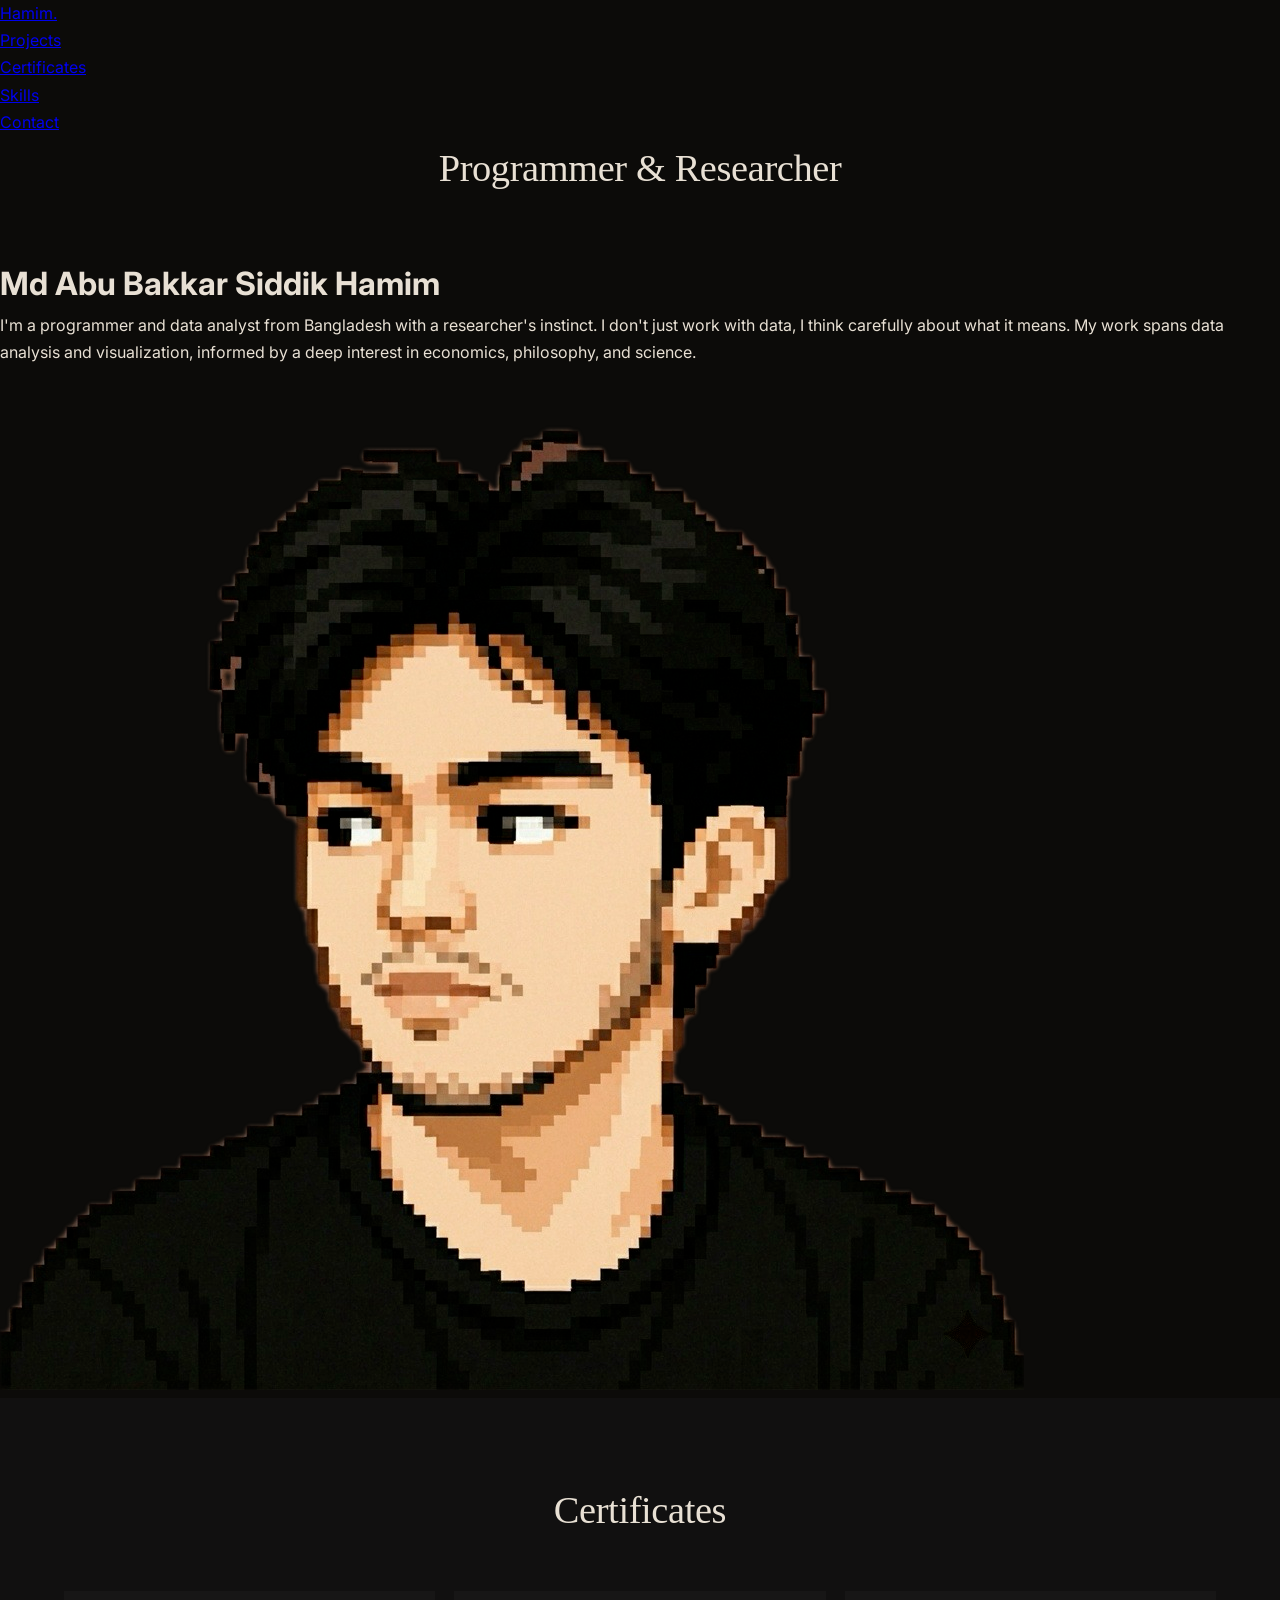
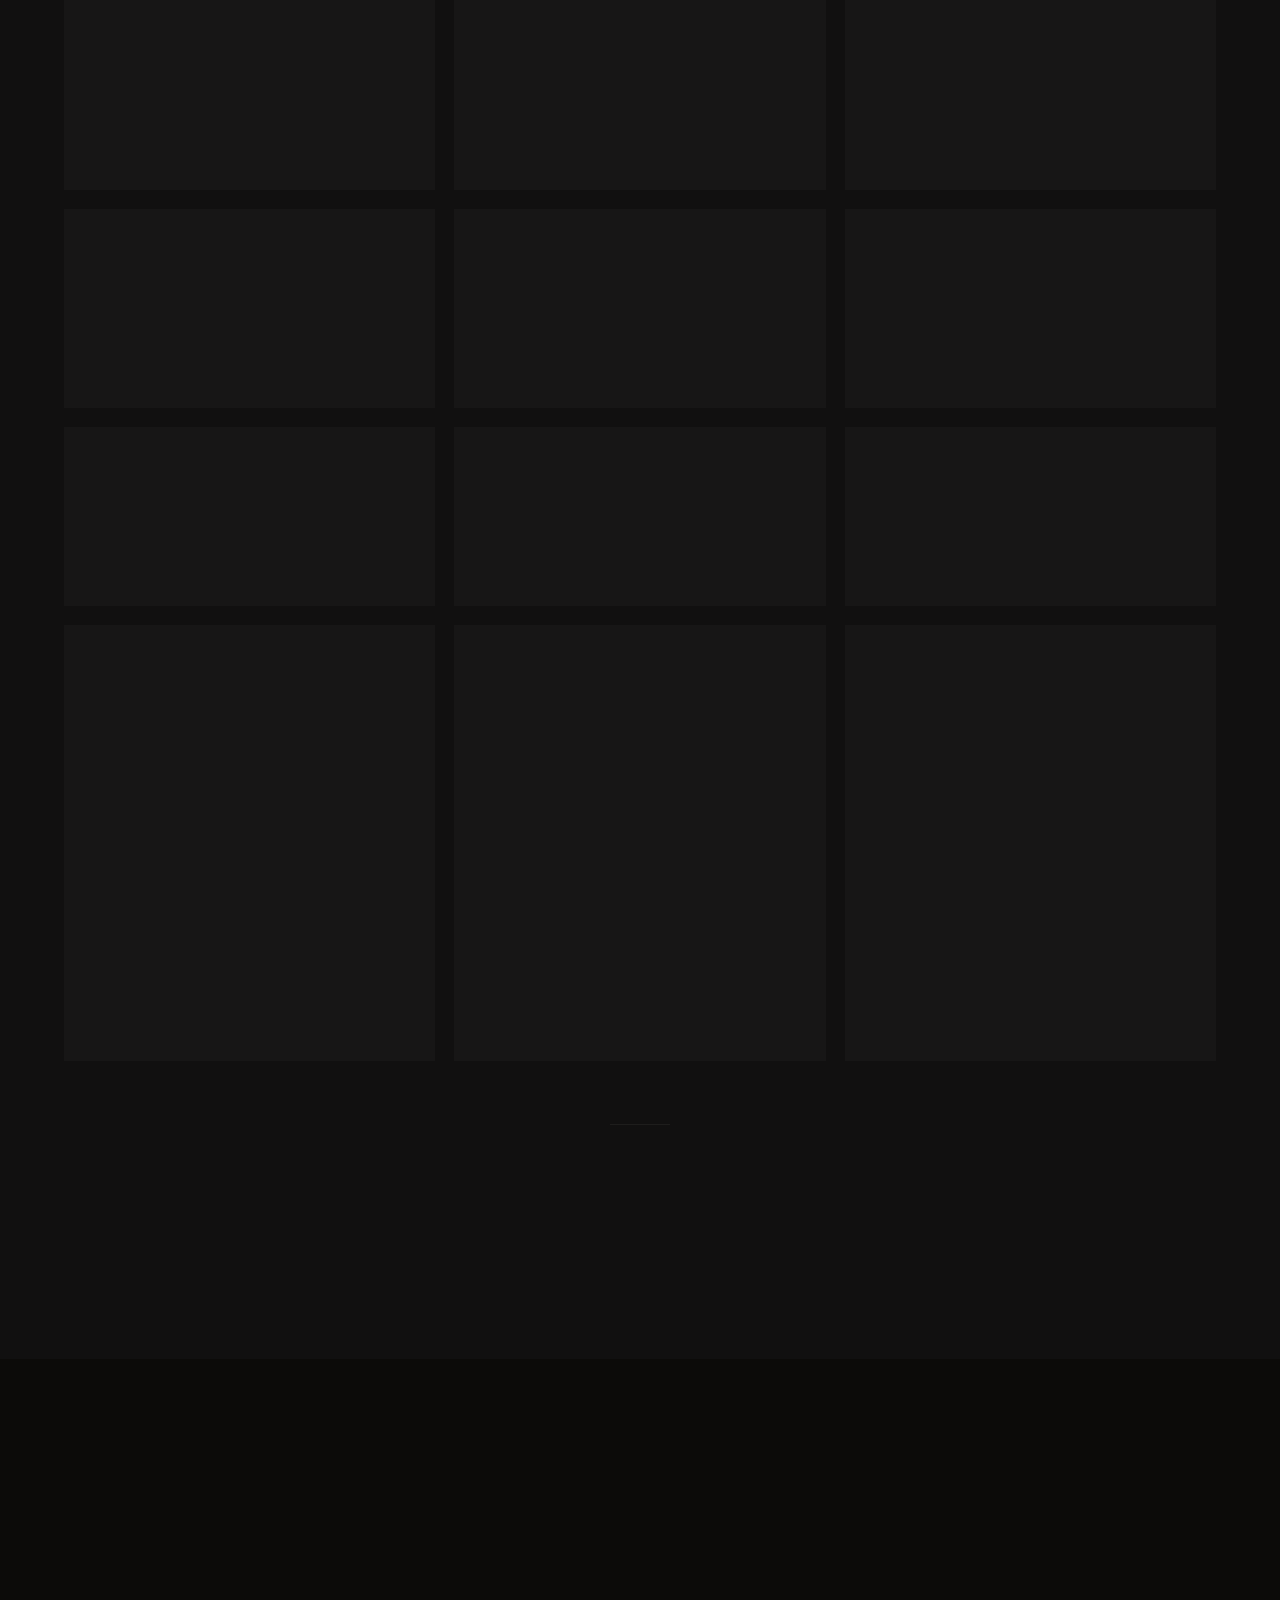
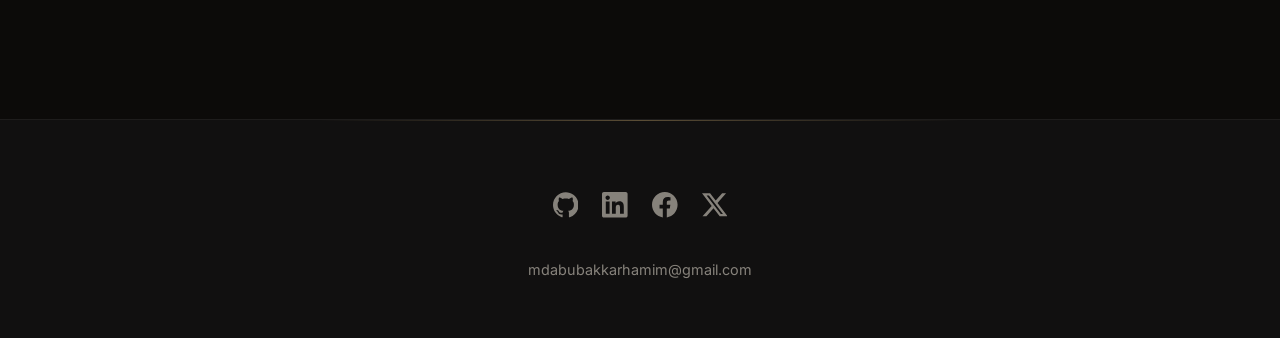
==== commit 50873c31: "bio change" ====
--- a/index.html
+++ b/index.html
@@ -61,7 +61,7 @@
             <div class="header-content">
                 <h2>Programmer & Researcher</h2>
                 <h1>Md Abu <span class="accent-word">Bakkar</span> Siddik Hamim</h1>
-                <p>Exploring machine learning and data analysis from Bangladesh. Passionate about thinking deeply at the intersection of Philosophy, Economics, and Science.</p>
+                <p>I'm a programmer and data analyst from Bangladesh with a researcher's instinct. I don't just work with data, I think carefully about what it means. My work spans data analysis and visualization, informed by a deep interest in economics, philosophy, and science.</p>
             </div>
             <div class="header-image">
                 <img src="photos/me.png" alt="Md Abu Bakkar Siddik Hamim">
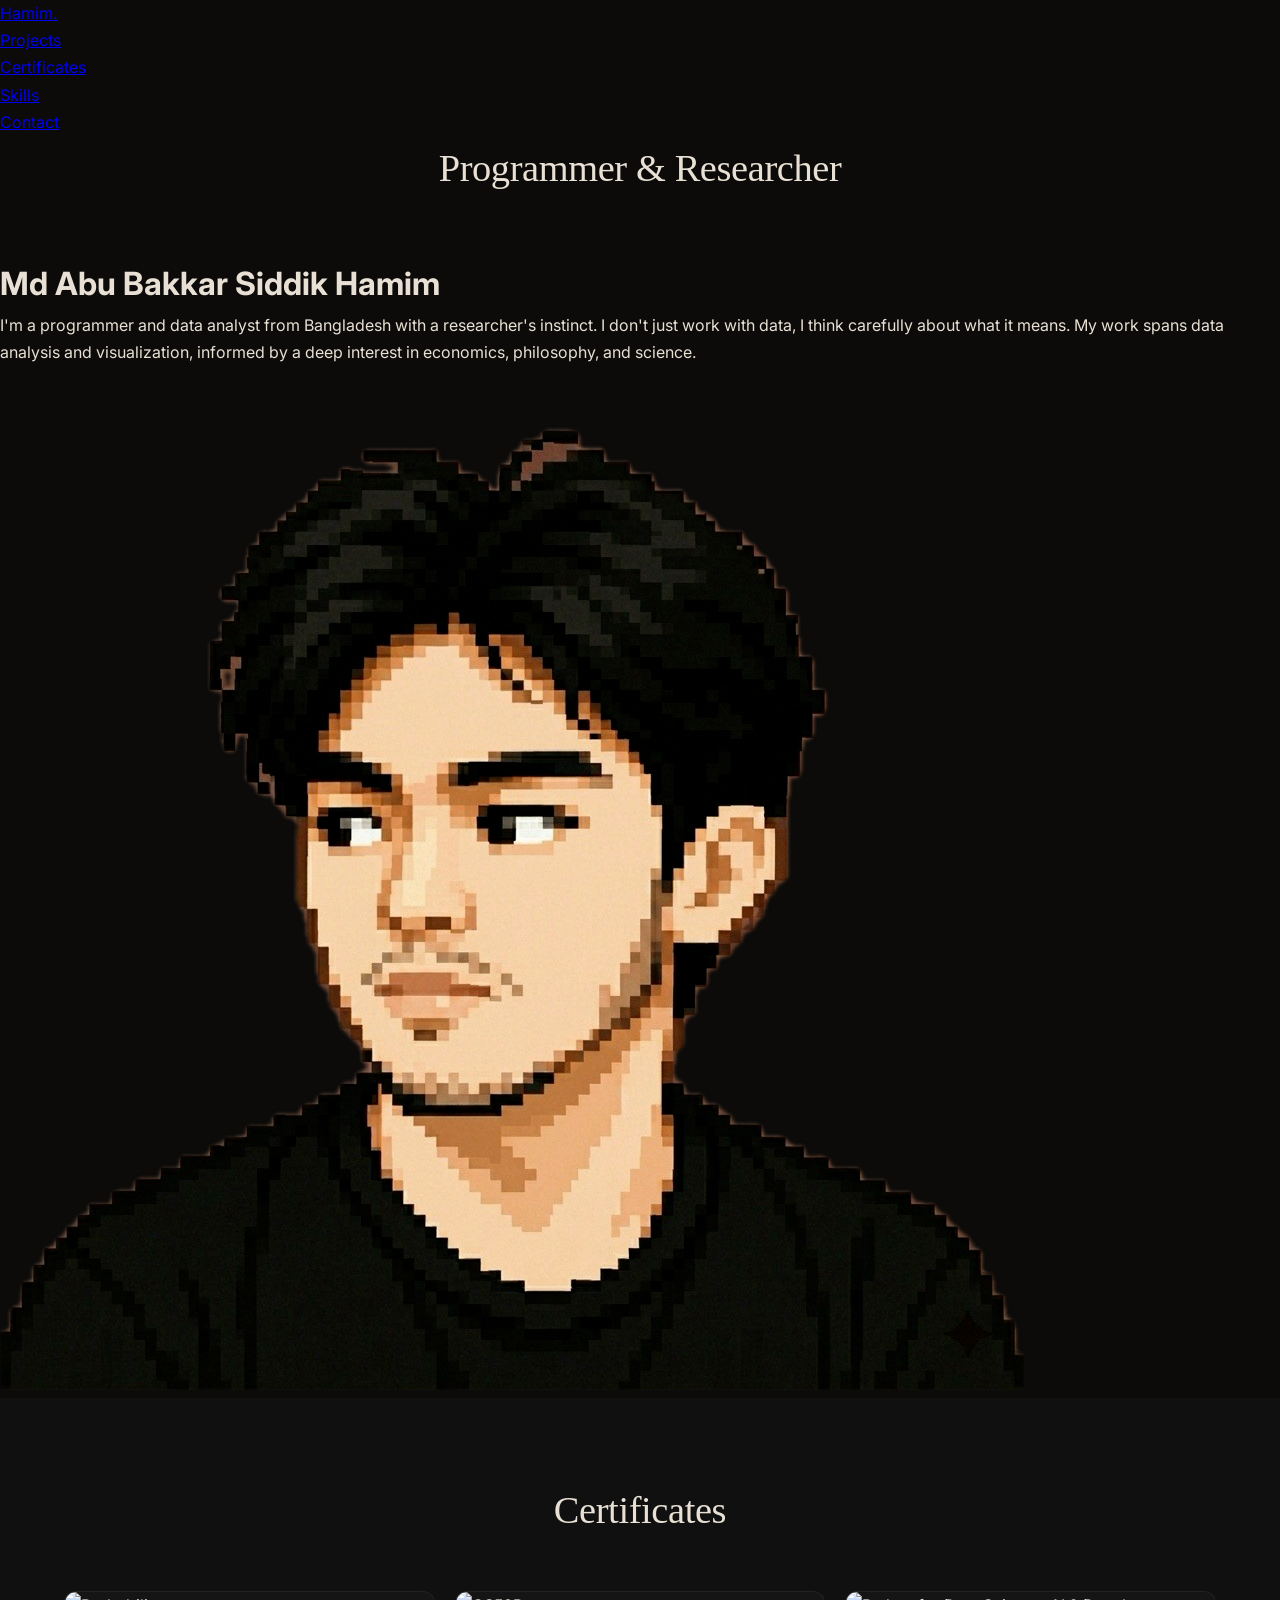
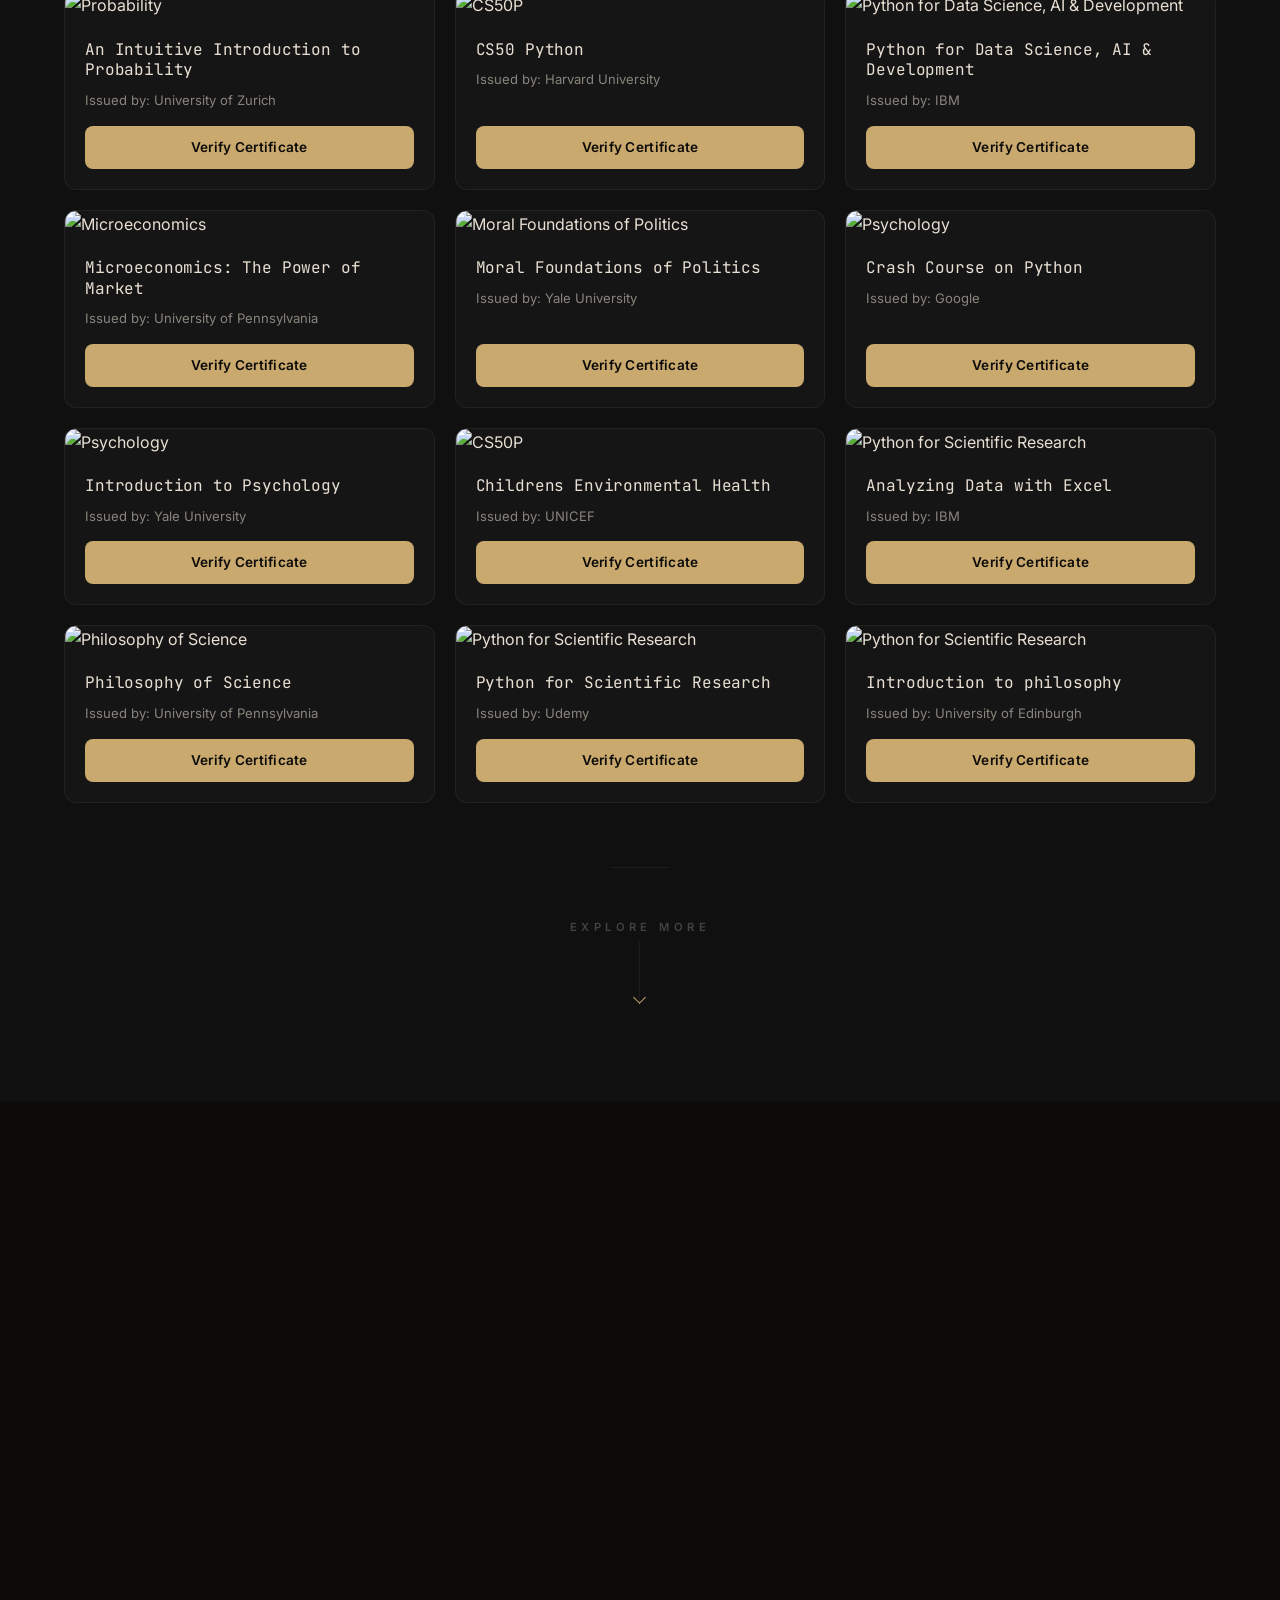
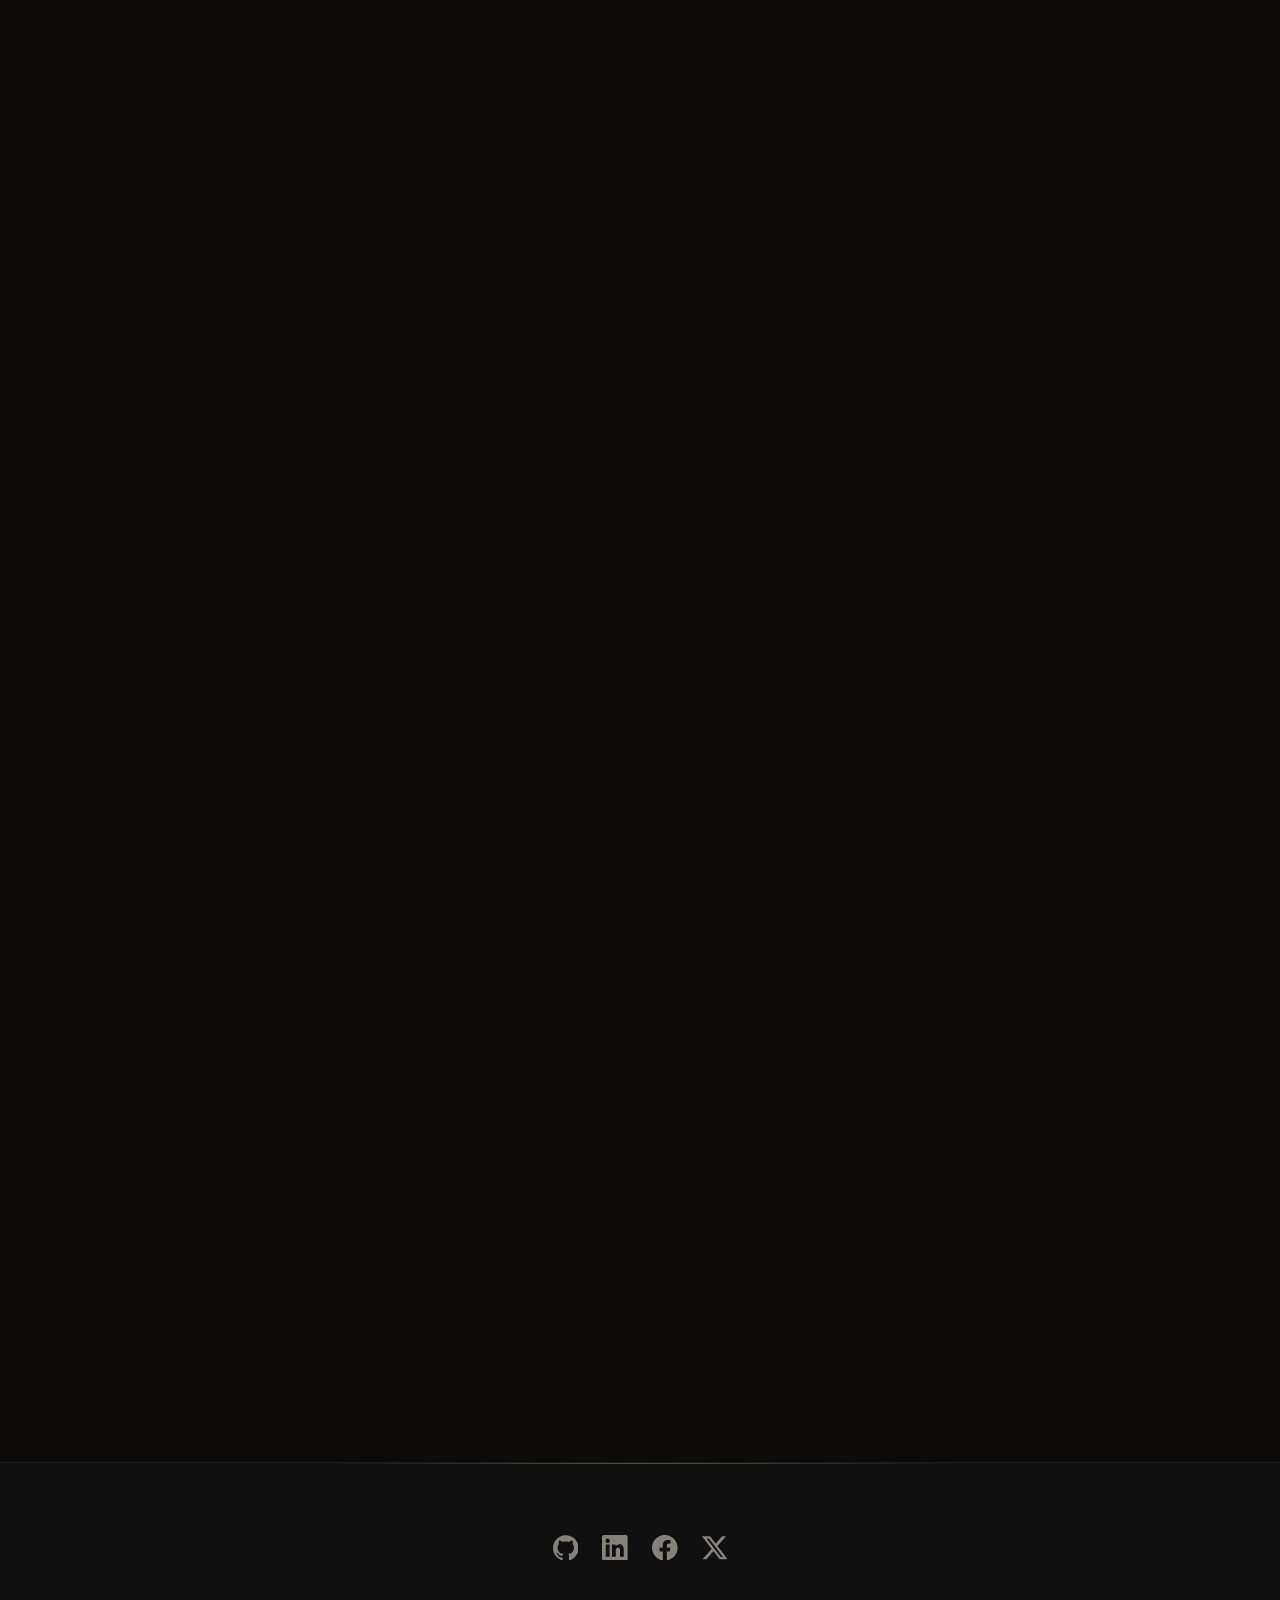
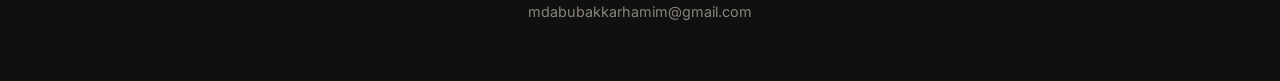
==== commit 17390b38: "cdn images for certificates" ====
--- a/index.html
+++ b/index.html
@@ -75,7 +75,7 @@
                 <div class="certificates-container">
                     <!-- Certificate 1 -->
                     <div class="certificate-card">
-                        <img src="certificate/intuitive_probability.webp" alt="Probability" class="certificate-image">
+                        <img src="https://cdn.siddikhamim.com/certificates/intuitive_probability.webp" alt="Probability" class="certificate-image">
                         <div class="card-content">
                             <h3>An Intuitive Introduction to Probability</h3>
                             <p class="issuer">Issued by: University of Zurich</p>
@@ -85,7 +85,7 @@
                     </div>
 
                     <div class="certificate-card">
-                        <img src="certificate/CS50P.webp" alt="CS50P" class="certificate-image">
+                        <img src="https://cdn.siddikhamim.com/certificates/CS50P.webp" alt="CS50P" class="certificate-image">
                         <div class="card-content">
                             <h3>CS50 Python</h3>
                             <p class="issuer">Issued by: Harvard University</p>
@@ -95,8 +95,8 @@
                     </div>
 
                     <div class="certificate-card">
-                        <img src="certificate/python_data_science.webp" alt="Python for Data Science, AI & Development"
-                            class="certificate-image">
+                        <img src="https://cdn.siddikhamim.com/certificates/python_data_science.webp"
+                            alt="Python for Data Science, AI & Development" class="certificate-image">
                         <div class="card-content">
                             <h3>Python for Data Science, AI & Development</h3>
                             <p class="issuer">Issued by: IBM</p>
@@ -106,7 +106,7 @@
                     </div>
                     <!-- Certificate 2 -->
                     <div class="certificate-card">
-                        <img src="certificate/microeconomics.webp" alt="Microeconomics" class="certificate-image">
+                        <img src="https://cdn.siddikhamim.com/certificates/microeconomics.webp" alt="Microeconomics" class="certificate-image">
                         <div class="card-content">
                             <h3>Microeconomics: The Power of Market</h3>
                             <p class="issuer">Issued by: University of Pennsylvania</p>
@@ -116,8 +116,8 @@
                     </div>
                     <!-- Certificate 3 -->
                     <div class="certificate-card">
-                        <img src="certificate/politics.webp" alt="Moral Foundations of Politics"
-                            class="certificate-image">
+                        <img src="https://cdn.siddikhamim.com/certificates/politics.webp"
+                            alt="Moral Foundations of Politics" class="certificate-image">
                         <div class="card-content">
                             <h3>Moral Foundations of Politics</h3>
                             <p class="issuer">Issued by: Yale University</p>
@@ -127,7 +127,7 @@
                     </div>
 
                     <div class="certificate-card">
-                        <img src="certificate/crash_python.webp" alt="Psychology" class="certificate-image">
+                        <img src="https://cdn.siddikhamim.com/certificates/crash_python.webp" alt="Psychology" class="certificate-image">
                         <div class="card-content">
                             <h3>Crash Course on Python</h3>
                             <p class="issuer">Issued by: Google</p>
@@ -137,7 +137,7 @@
                     </div>
 
                     <div class="certificate-card">
-                        <img src="certificate/intro_psychology.webp" alt="Psychology" class="certificate-image">
+                        <img src="https://cdn.siddikhamim.com/certificates/intro_psychology.webp" alt="Psychology" class="certificate-image">
                         <div class="card-content">
                             <h3>Introduction to Psychology</h3>
                             <p class="issuer">Issued by: Yale University</p>
@@ -148,7 +148,7 @@
 
 
                     <div class="certificate-card">
-                        <img src="certificate/Children_health.webp" alt="CS50P" class="certificate-image">
+                        <img src="https://cdn.siddikhamim.com/certificates/Children_health.webp" alt="CS50P" class="certificate-image">
                         <div class="card-content">
                             <h3>Childrens Environmental Health</h3>
                             <p class="issuer">Issued by: UNICEF</p>
@@ -157,8 +157,8 @@
                         </div>
                     </div>
                     <div class="certificate-card">
-                        <img src="certificate/Excel.webp" alt="Python for Scientific Research"
-                            class="certificate-image">
+                        <img src="https://cdn.siddikhamim.com/certificates/Excel.webp"
+                            alt="Python for Scientific Research" class="certificate-image">
                         <div class="card-content">
                             <h3>Analyzing Data with Excel</h3>
                             <p class="issuer">Issued by: IBM</p>
@@ -168,8 +168,8 @@
                     </div>
 
                     <div class="certificate-card">
-                        <img src="certificate/philosophy_of_science.webp" alt="Philosophy of Science"
-                            class="certificate-image">
+                        <img src="https://cdn.siddikhamim.com/certificates/philosophy_of_science.webp"
+                            alt="Philosophy of Science" class="certificate-image">
                         <div class="card-content">
                             <h3>Philosophy of Science</h3>
                             <p class="issuer">Issued by: University of Pennsylvania</p>
@@ -179,8 +179,8 @@
                     </div>
                     <!-- Add more certificate cards as needed -->
                     <div class="certificate-card">
-                        <img src="certificate/scientific.webp" alt="Python for Scientific Research"
-                            class="certificate-image">
+                        <img src="https://cdn.siddikhamim.com/certificates/scientific.webp"
+                            alt="Python for Scientific Research" class="certificate-image">
                         <div class="card-content">
                             <h3>Python for Scientific Research</h3>
                             <p class="issuer">Issued by: Udemy</p>
@@ -190,8 +190,8 @@
                     </div>
 
                     <div class="certificate-card">
-                        <img src="certificate/intro_philosophy.webp" alt="Python for Scientific Research"
-                            class="certificate-image">
+                        <img src="https://cdn.siddikhamim.com/certificates/intro_philosophy.webp"
+                            alt="Python for Scientific Research" class="certificate-image">
                         <div class="card-content">
                             <h3>Introduction to philosophy</h3>
                             <p class="issuer">Issued by: University of Edinburgh</p>
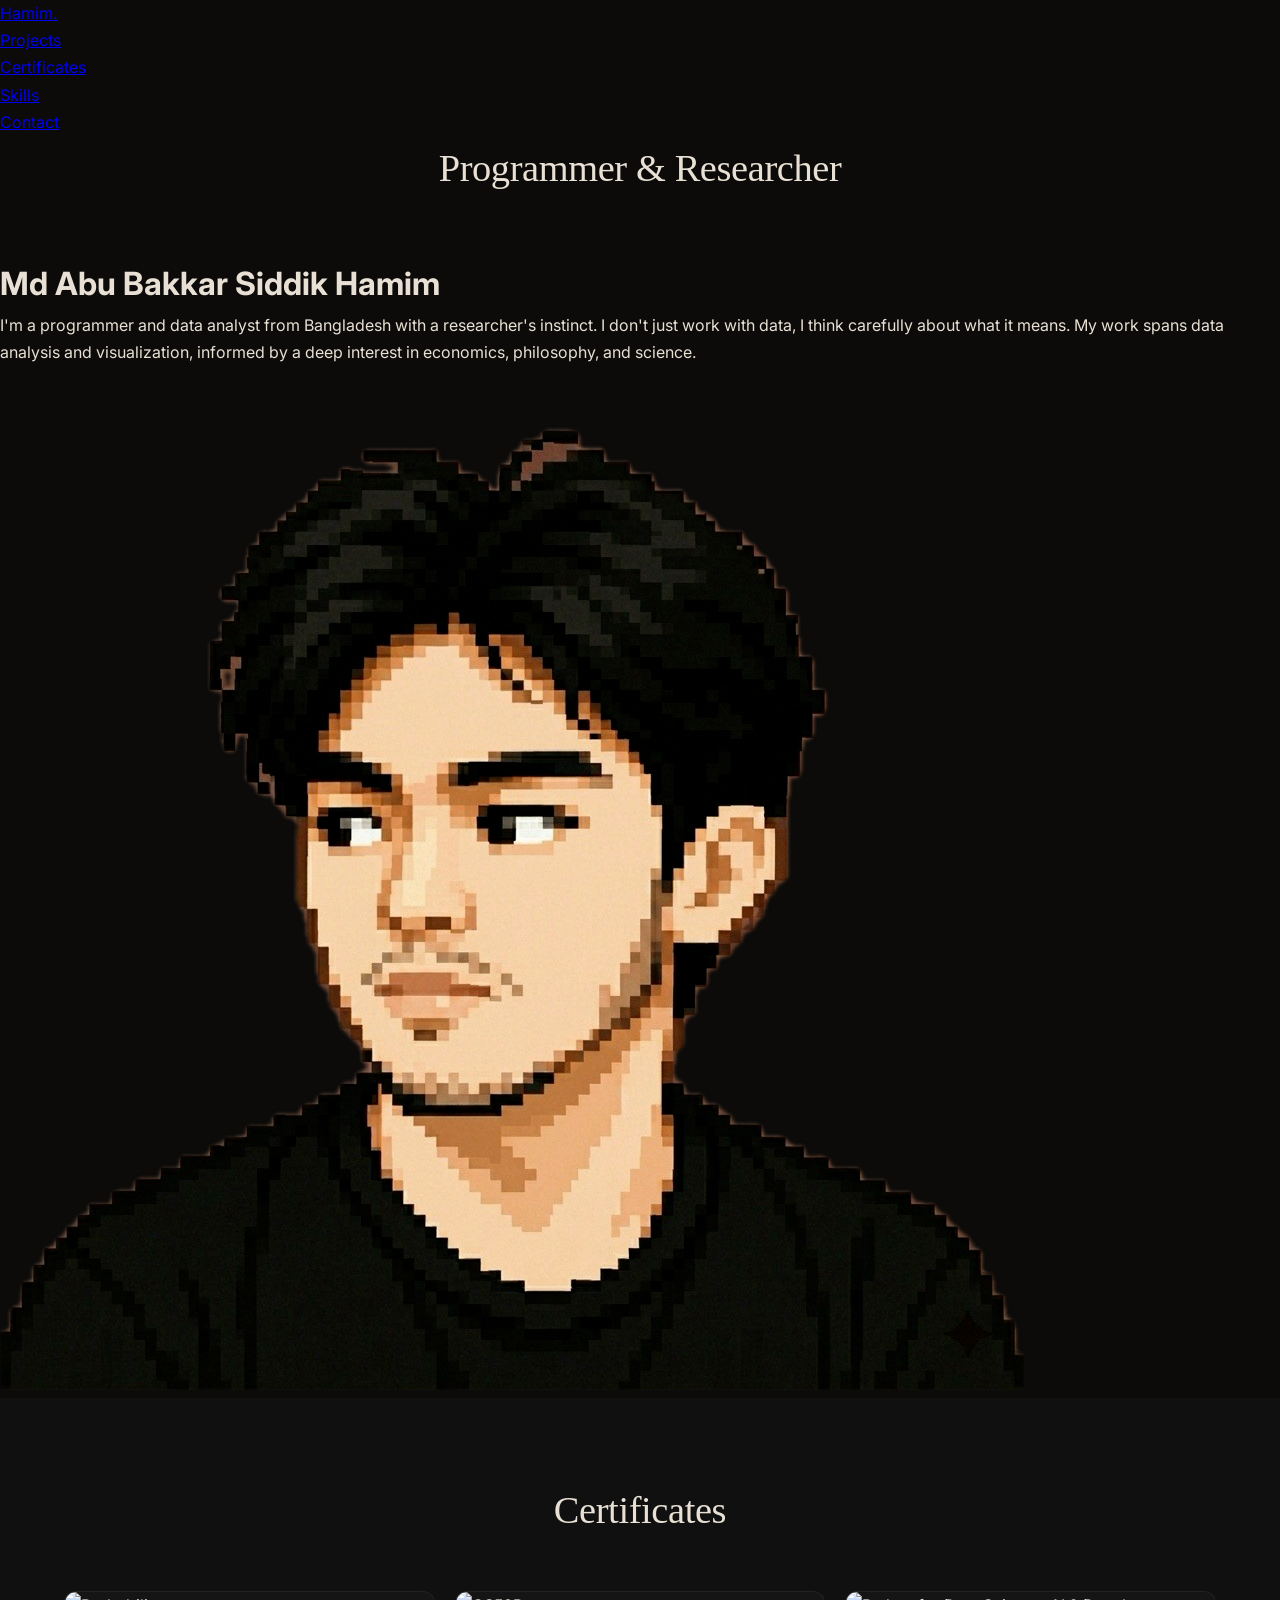
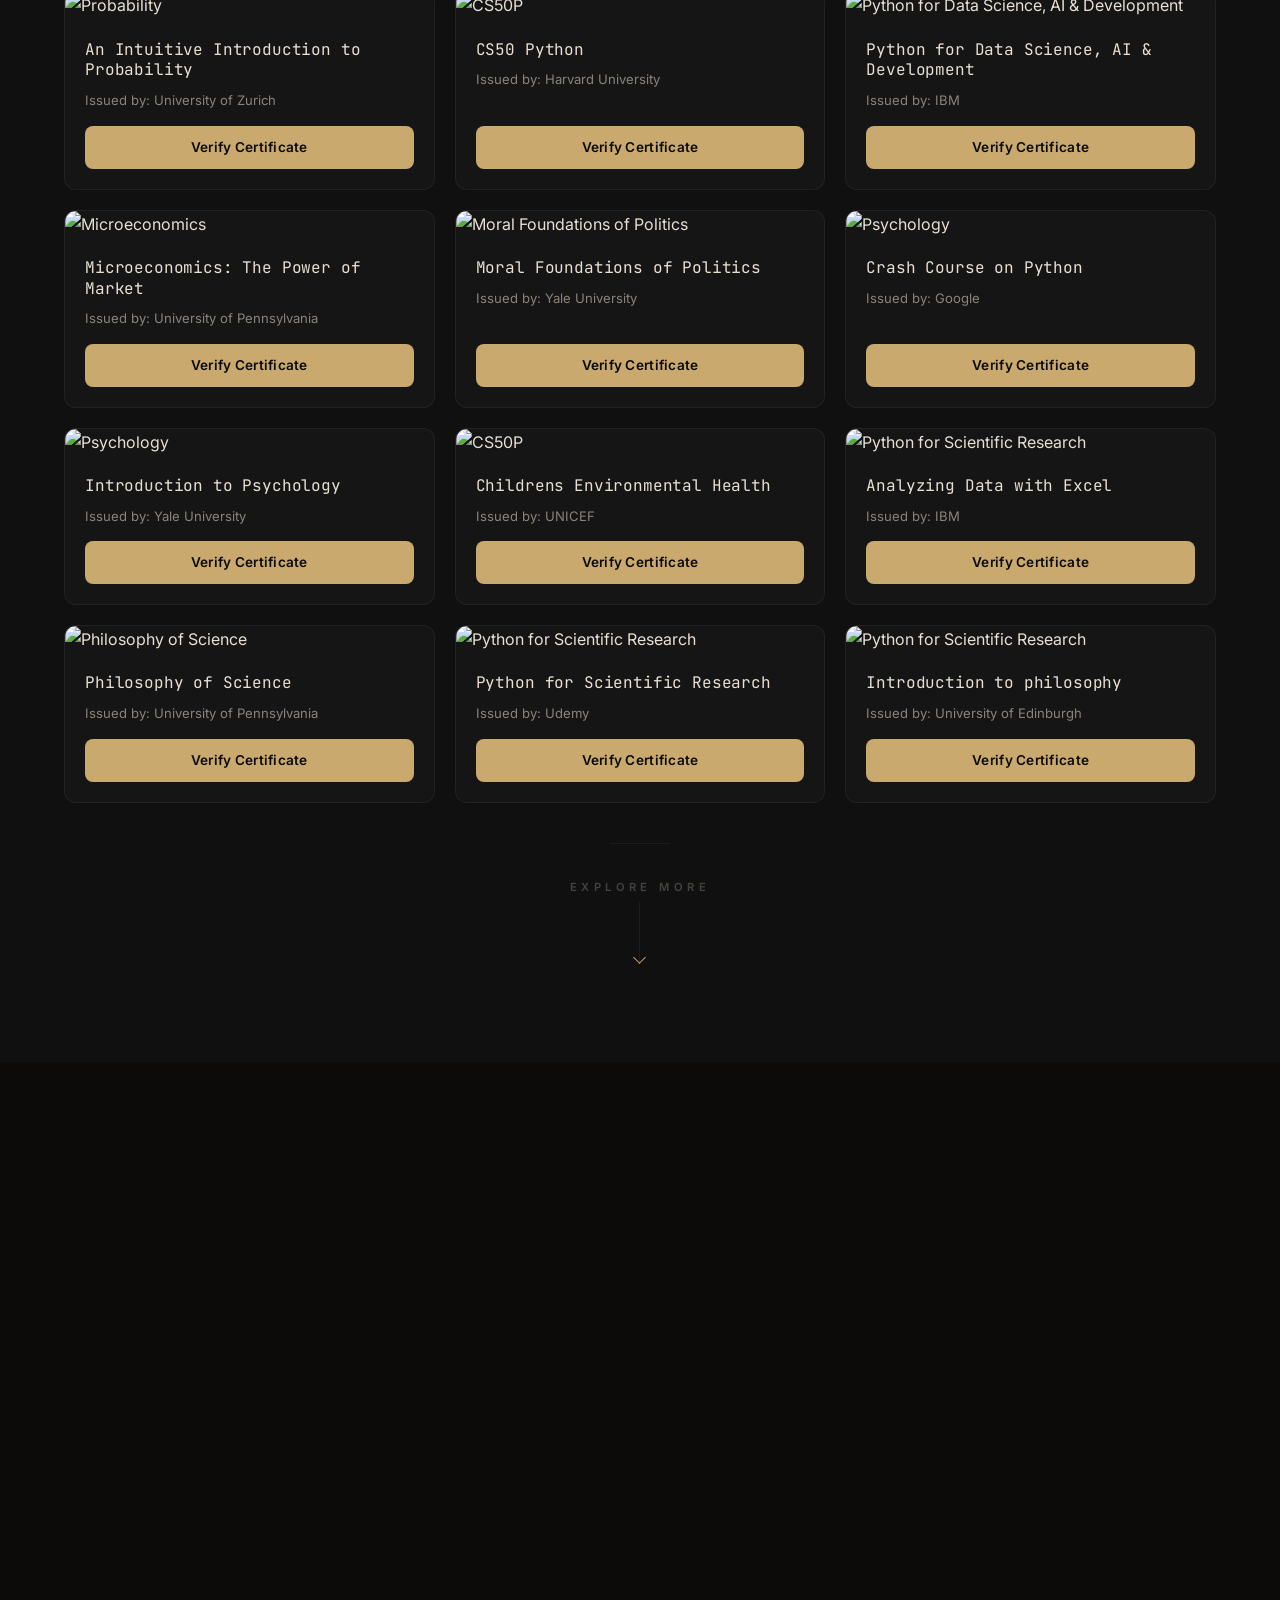
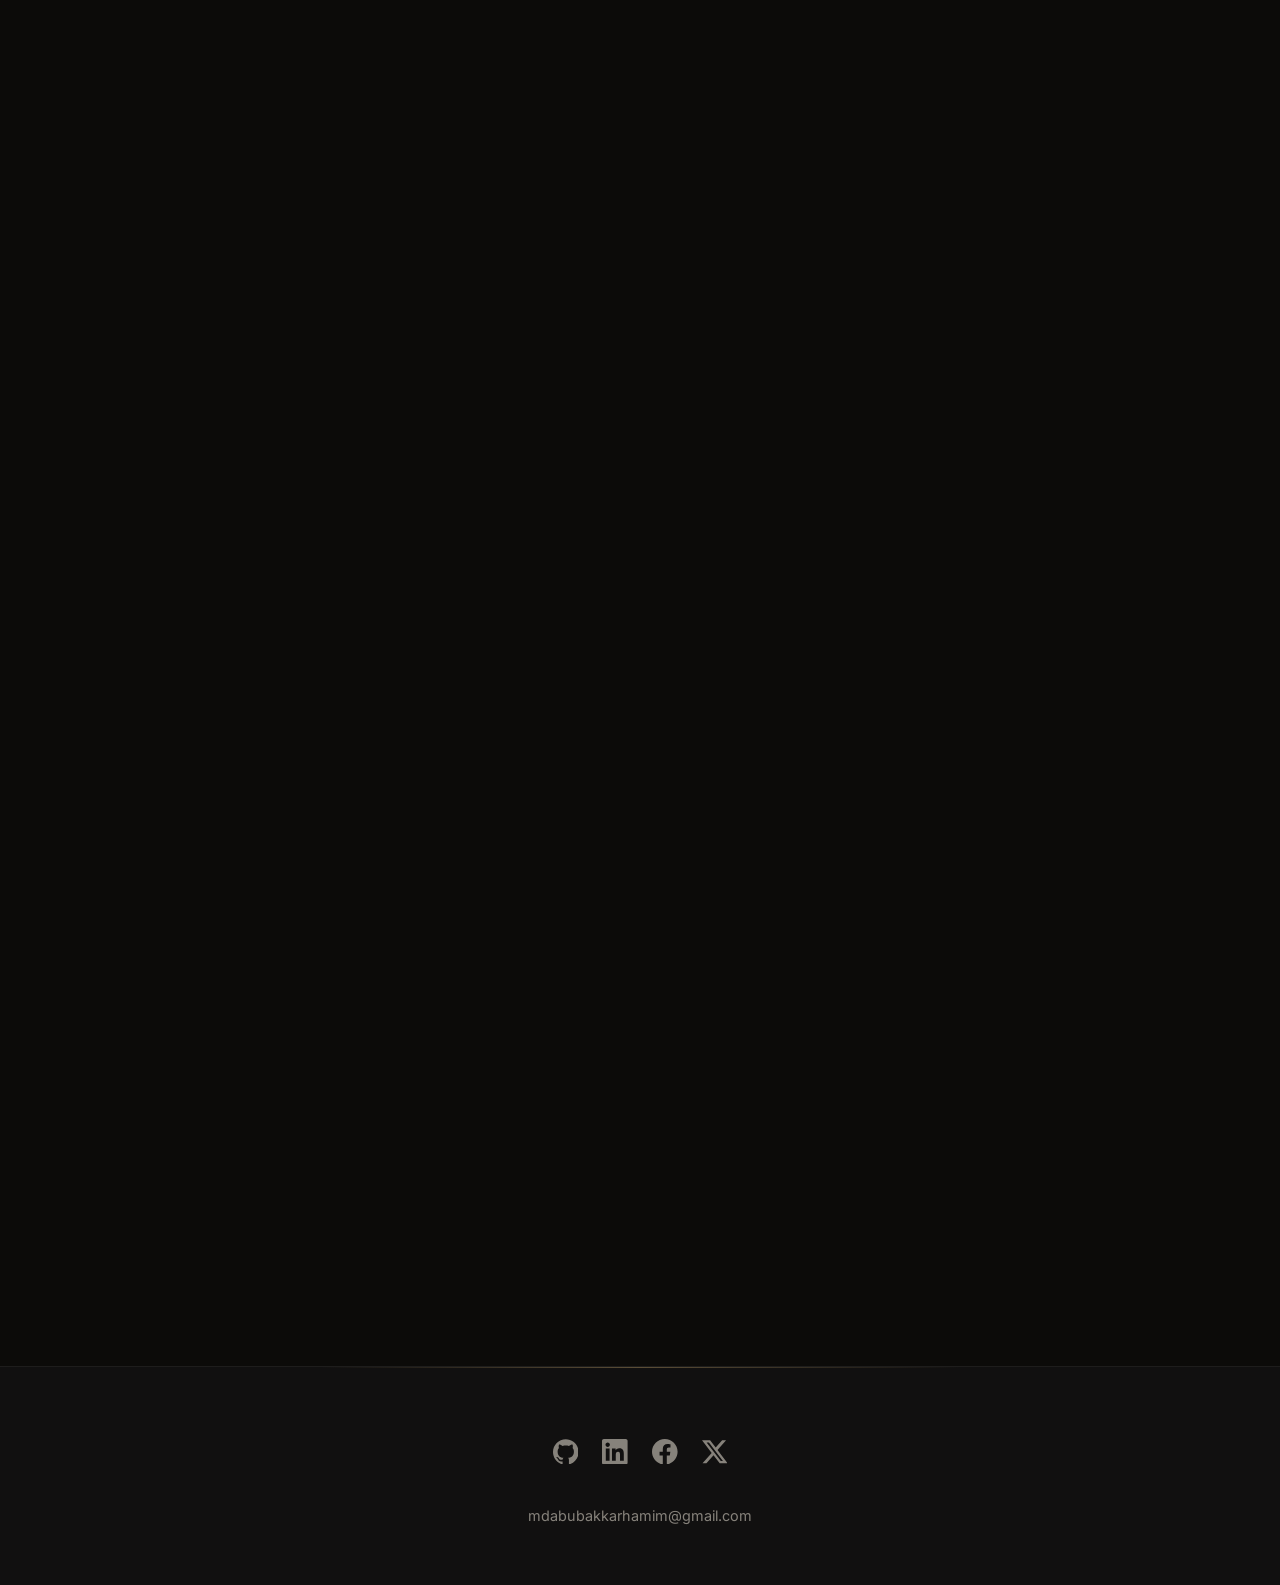
==== commit 67cc7164: "project gini image better and update" ====
--- a/index.html
+++ b/index.html
@@ -244,7 +244,7 @@
                     <article class="project-card">
                         <div class="project-image-wrapper">
                             
-                            <img src="projects/gini_coefficient.jpg" alt="Gini coefficient trend graph"
+                            <img src="https://cdn.siddikhamim.com/projects/bd_gini.jpeg" alt="Gini coefficient trend graph"
                                 class="project-image">
                             <div class="project-overlay">
                             </div>
--- a/css/style.css
+++ b/css/style.css
@@ -310,7 +310,7 @@
     flex-direction: column;
     align-items: center;
     justify-content: center;
-    margin: 2rem auto 0;
+    margin: 1rem auto 0;
     padding: 20px;
     background: transparent;
     border: none;
@@ -408,7 +408,7 @@
     width: 60px; /* Much smaller, centered */
     height: 1px;
     background-color: var(--border-subtle);
-    margin: 4rem auto 0;
+    margin: 2.5rem auto 0;
     overflow: visible;
 }
 
@@ -448,7 +448,7 @@
    PROJECTS
    ═══════════════════════════════════════════════════════════ */
 #projects {
-    padding: 8rem 5%;
+    padding: 4.5rem 5% 8rem;
     background-color: var(--bg-primary);
     position: relative;
     overflow: hidden;
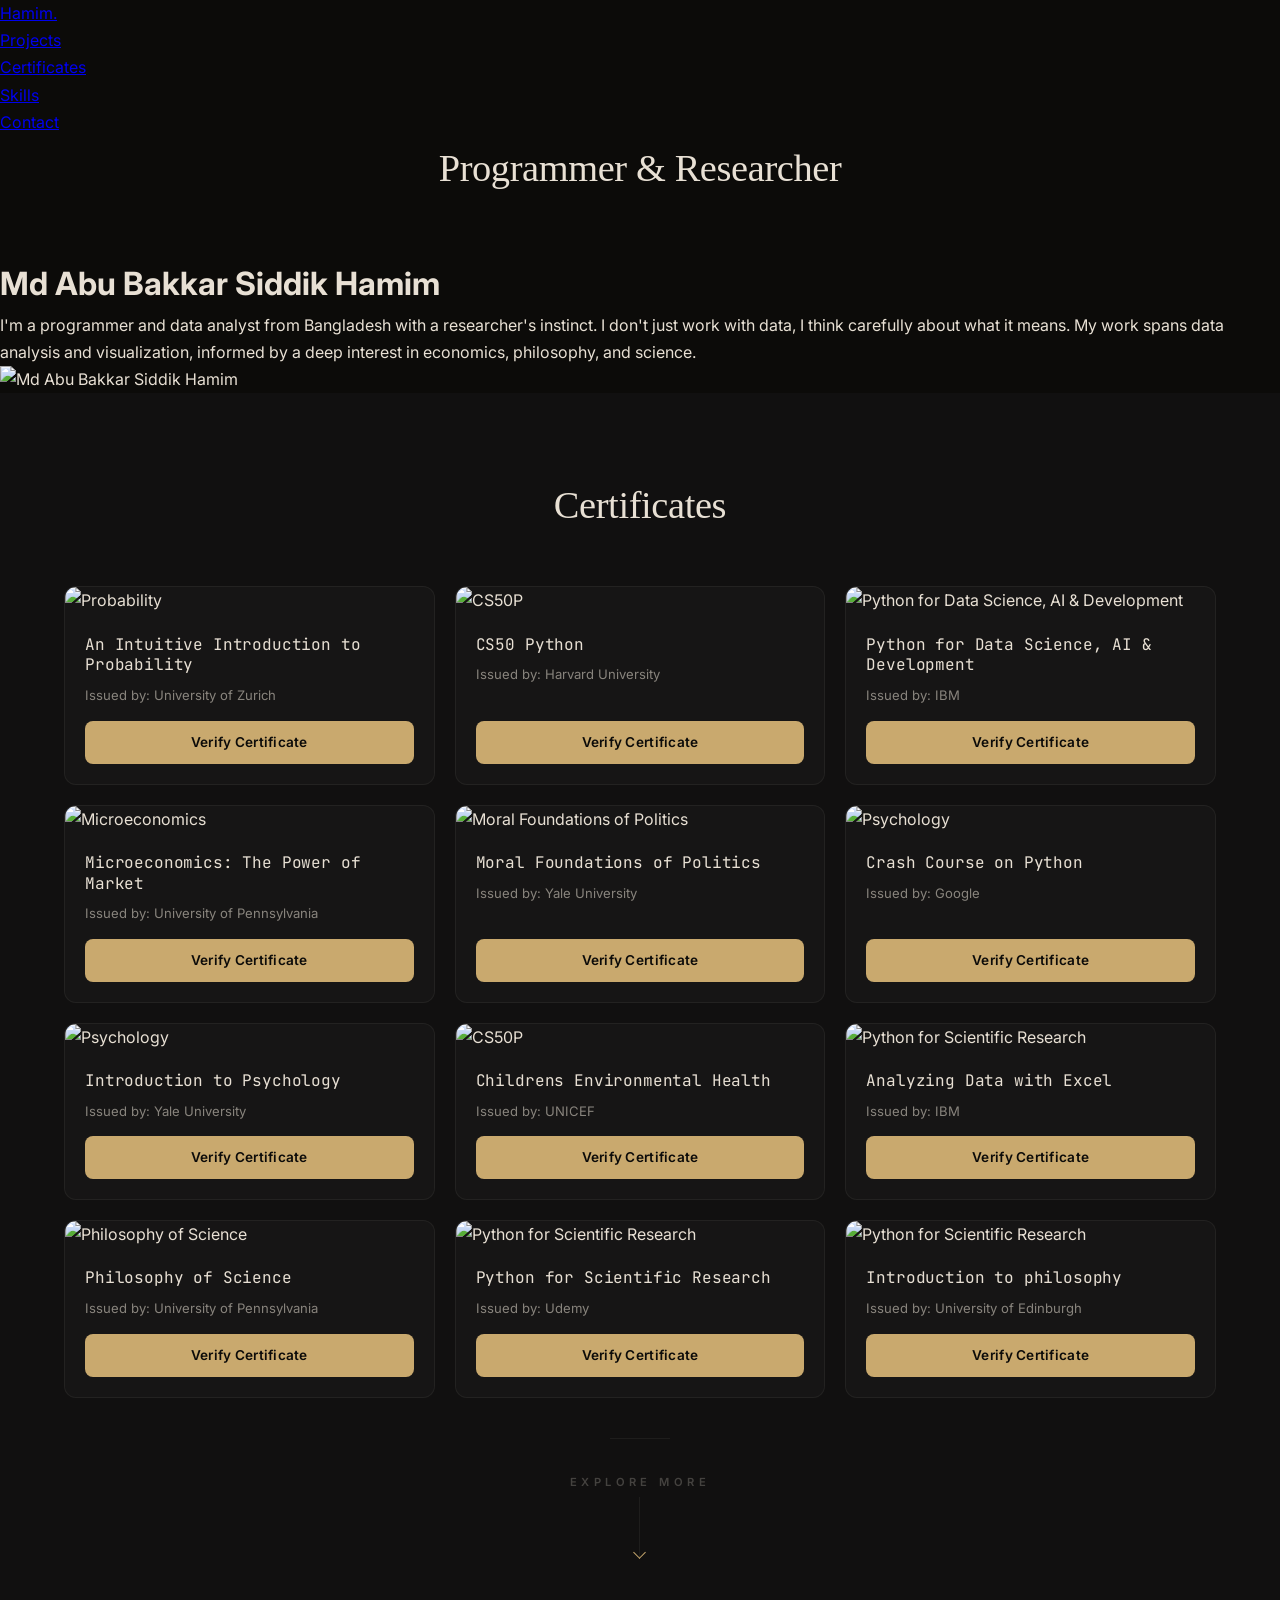
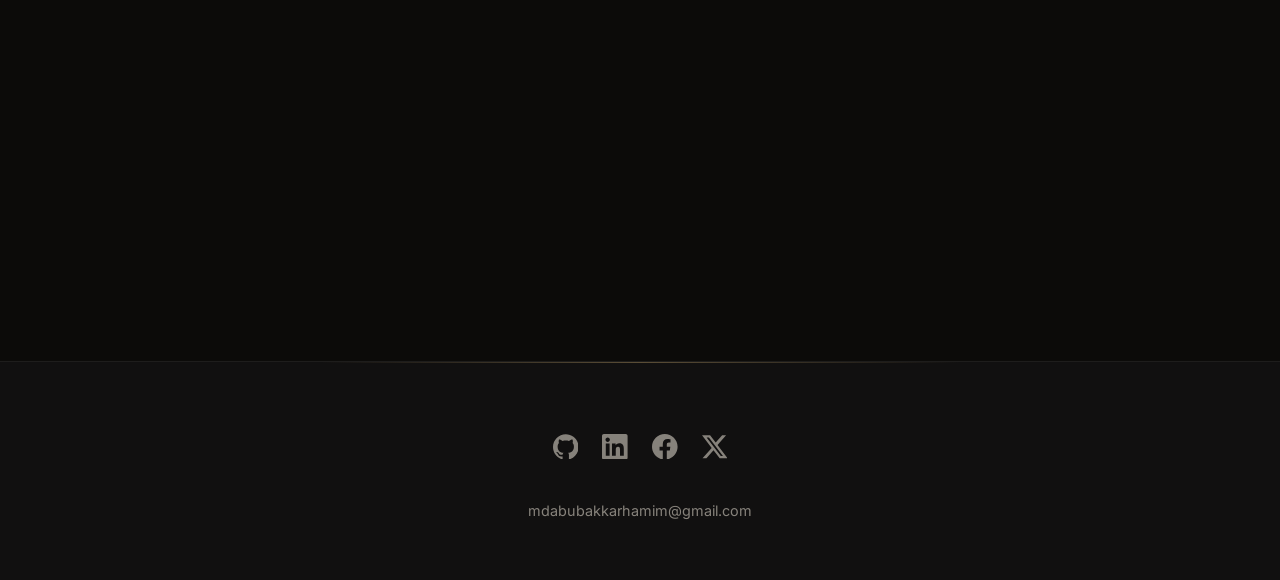
==== commit b4405040: "Update favicon and profile image in index.html" ====
--- a/index.html
+++ b/index.html
@@ -14,7 +14,7 @@
     <meta charset="UTF-8">
     <meta name="viewport" content="width=device-width, initial-scale=1">
     <title>Md Abu Bakkar Siddik Hamim</title>
-    <link rel="icon" type="image/png" href="photos/me.png">
+    <link rel="icon" type="image/png" href="photos/profile.png">
     <meta name="google-site-verification" content="Dd0lZIAW80OtO7B05H3LfYlZrPvUo8jRTXTHa7tPZCk" />
     <link rel="stylesheet" href="css/navbar.css">
     <link rel="stylesheet" href="css/hero.css">
@@ -64,7 +64,7 @@
                 <p>I'm a programmer and data analyst from Bangladesh with a researcher's instinct. I don't just work with data, I think carefully about what it means. My work spans data analysis and visualization, informed by a deep interest in economics, philosophy, and science.</p>
             </div>
             <div class="header-image">
-                <img src="photos/me.png" alt="Md Abu Bakkar Siddik Hamim">
+                <img src="photos/profile.png" alt="Md Abu Bakkar Siddik Hamim">
             </div>
         </header>
 
@@ -419,4 +419,4 @@
     </div>
 </body>
 
-</html>+</html>
--- a/css/style.css
+++ b/css/style.css
@@ -518,9 +518,7 @@
     transition: transform 0.8s cubic-bezier(0.23, 1, 0.32, 1);
 }
 
-.project-card:hover .project-image {
-    transform: scale(1.1);
-}
+
 
 /* Status Badge */
 .project-status {
